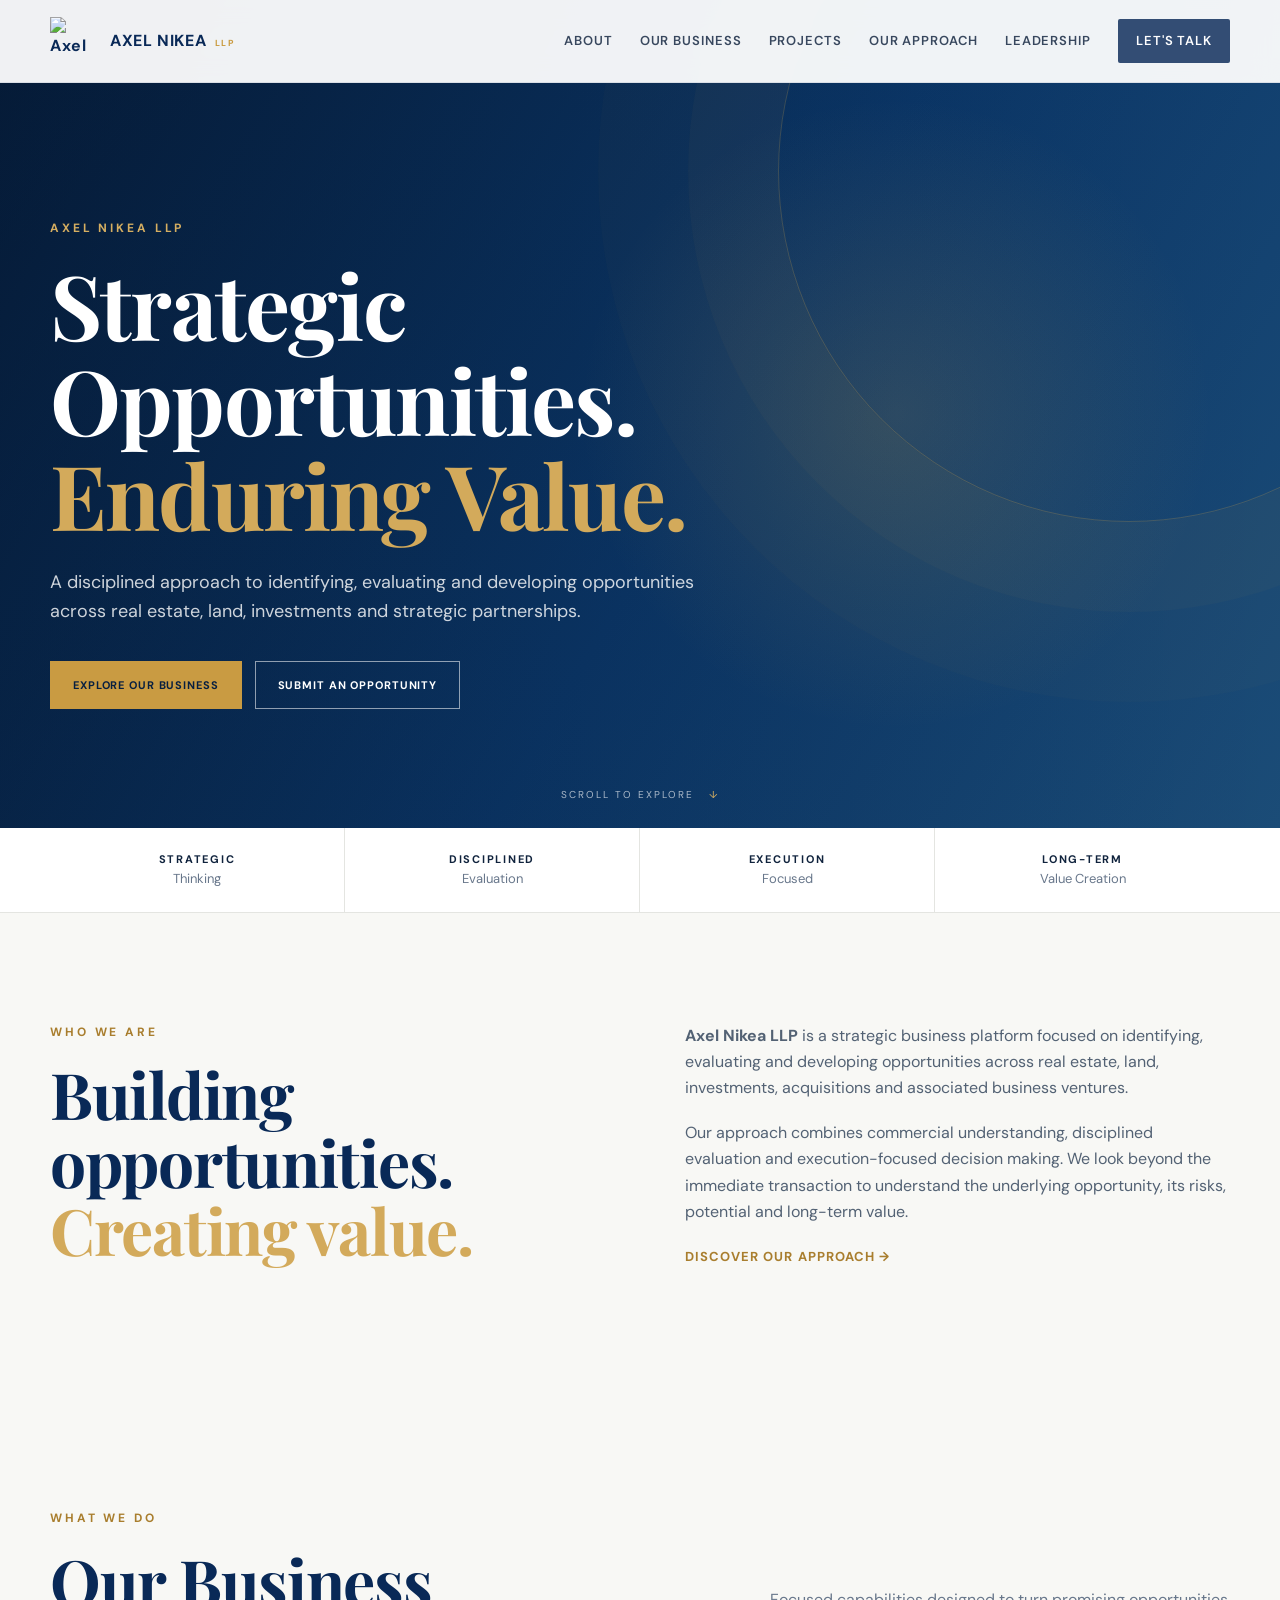
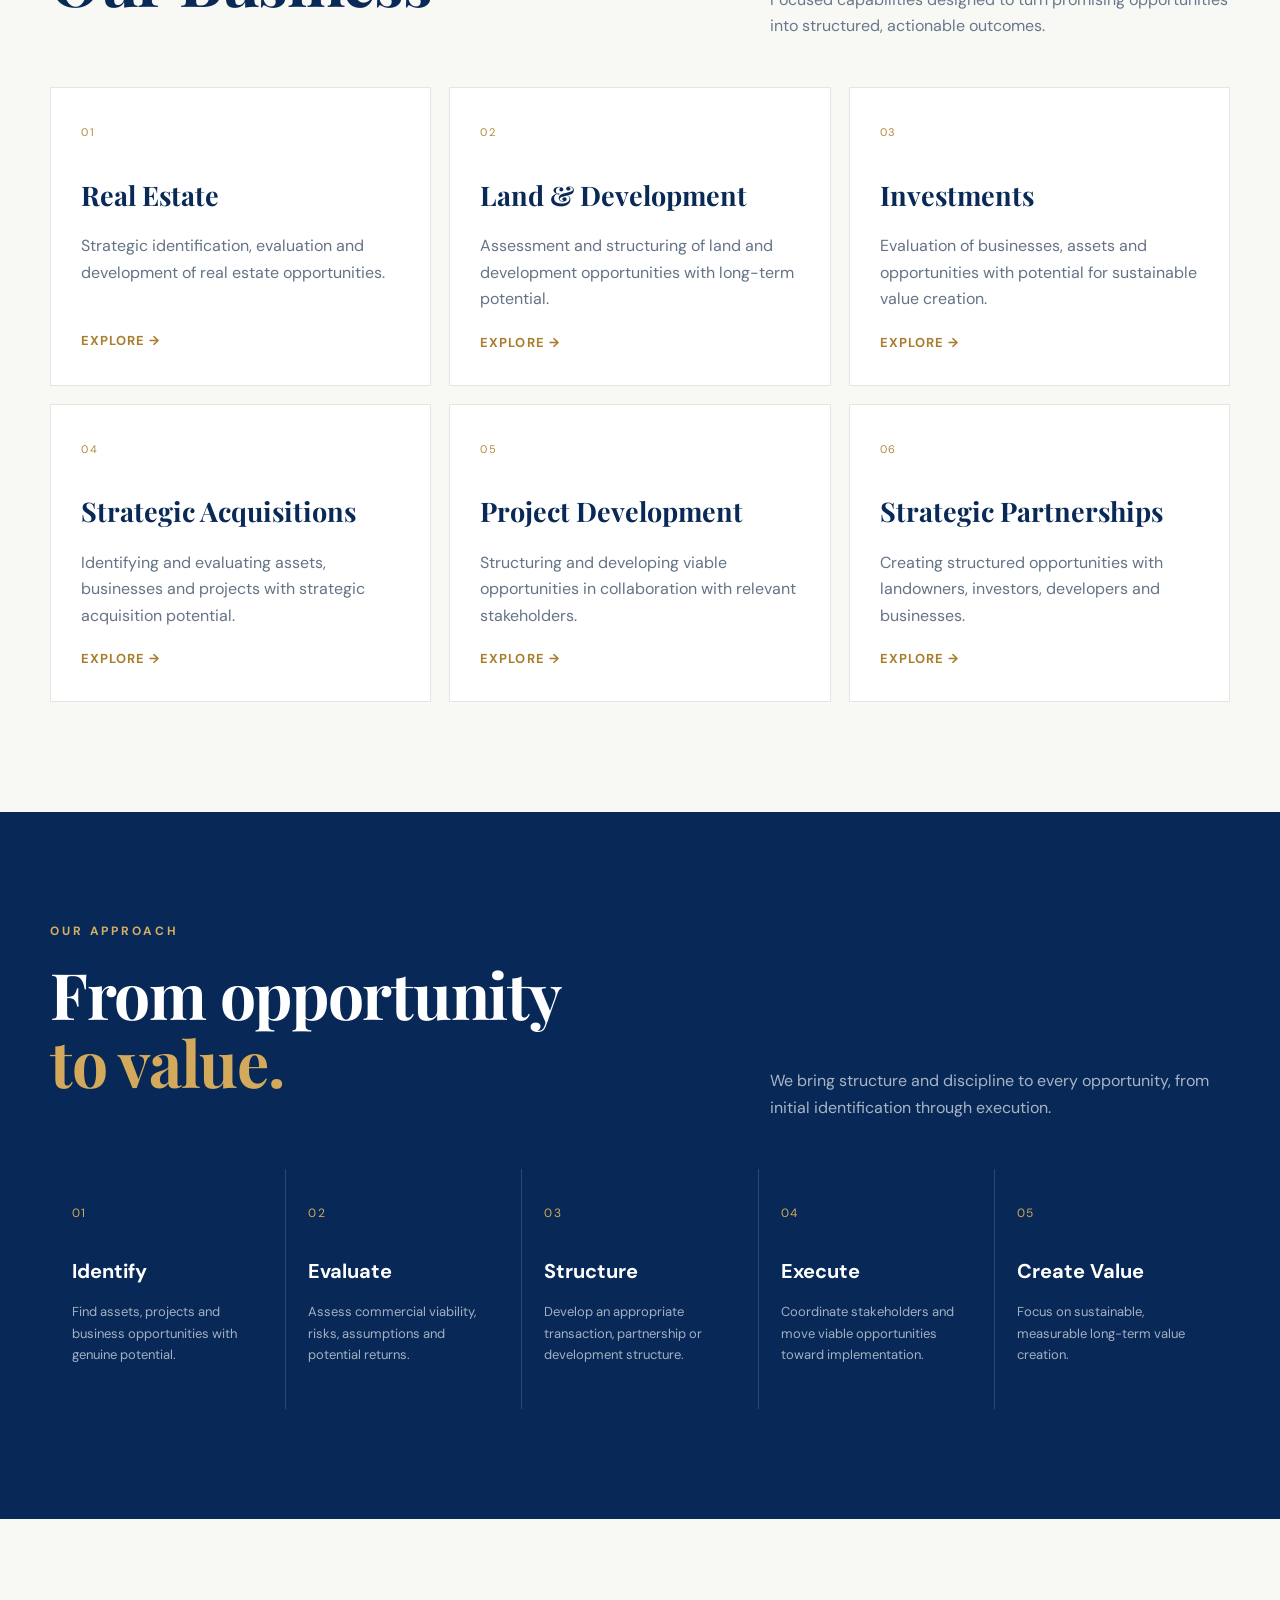
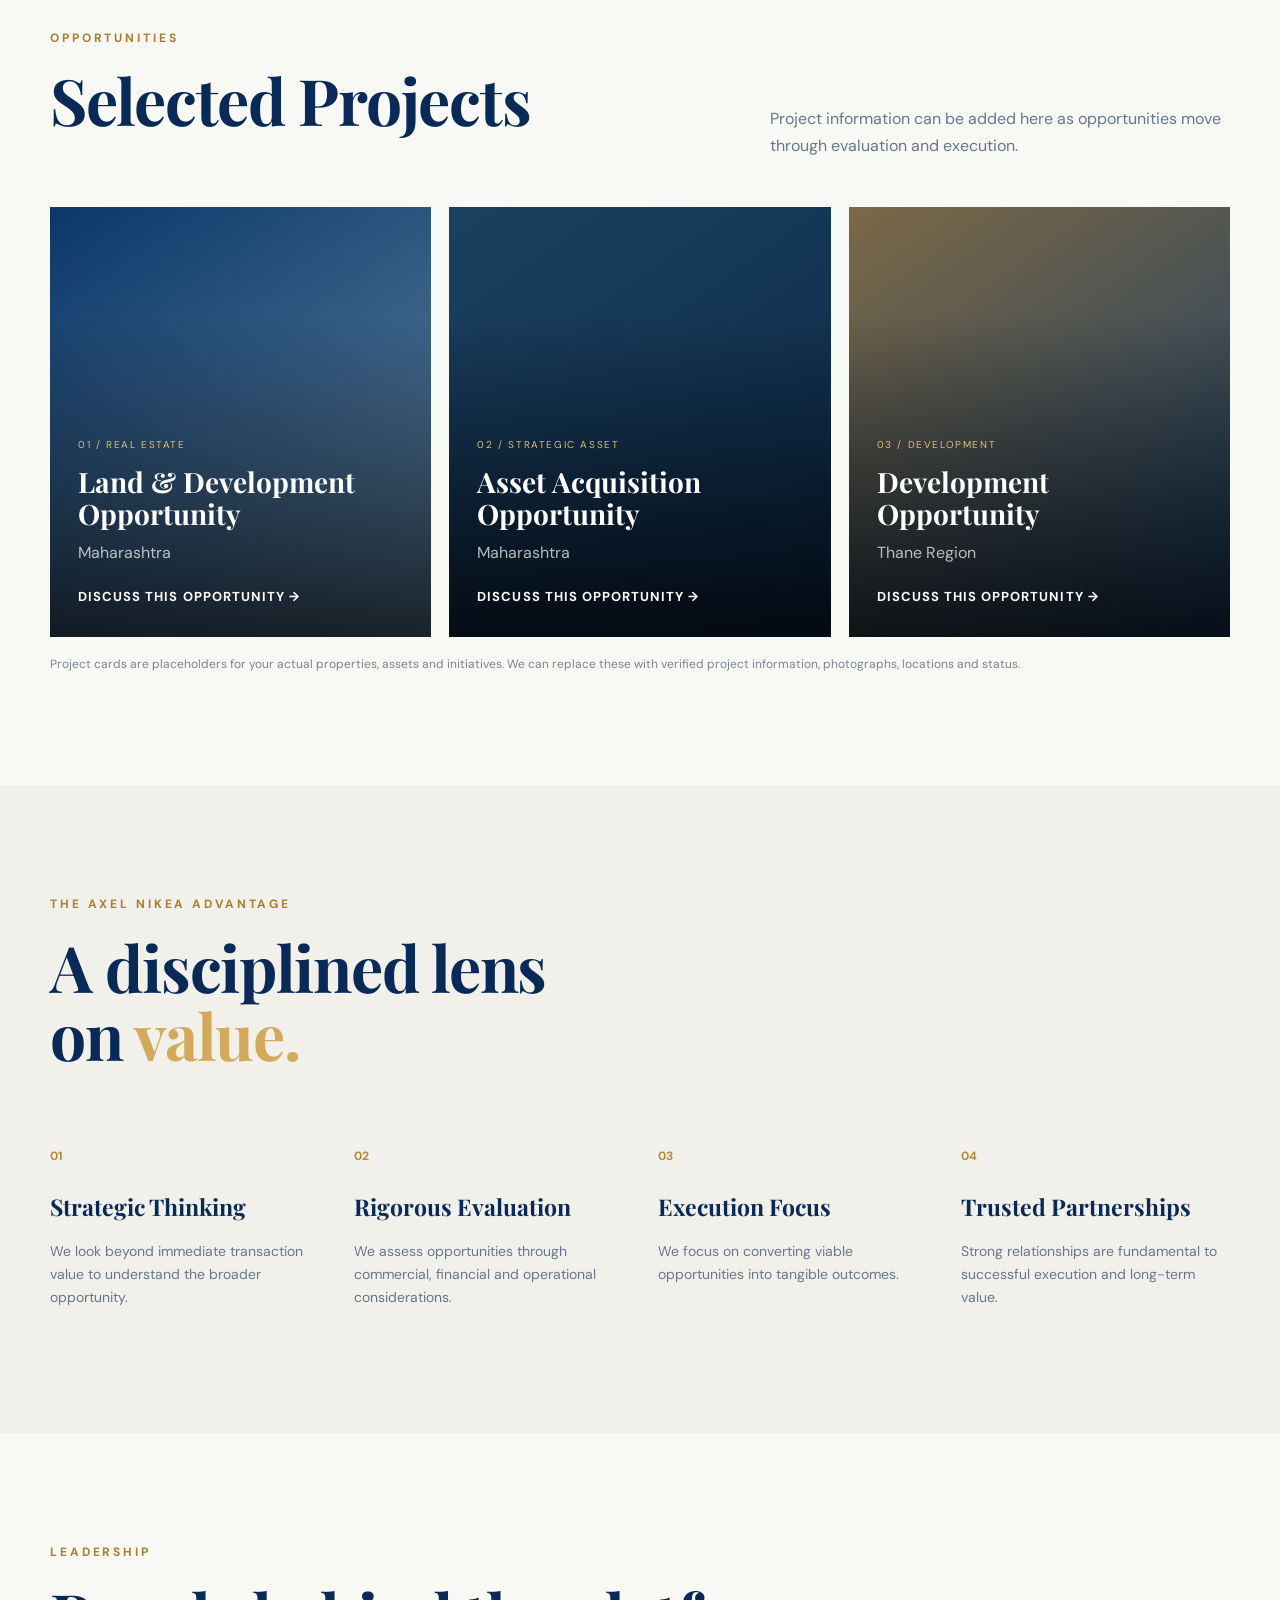
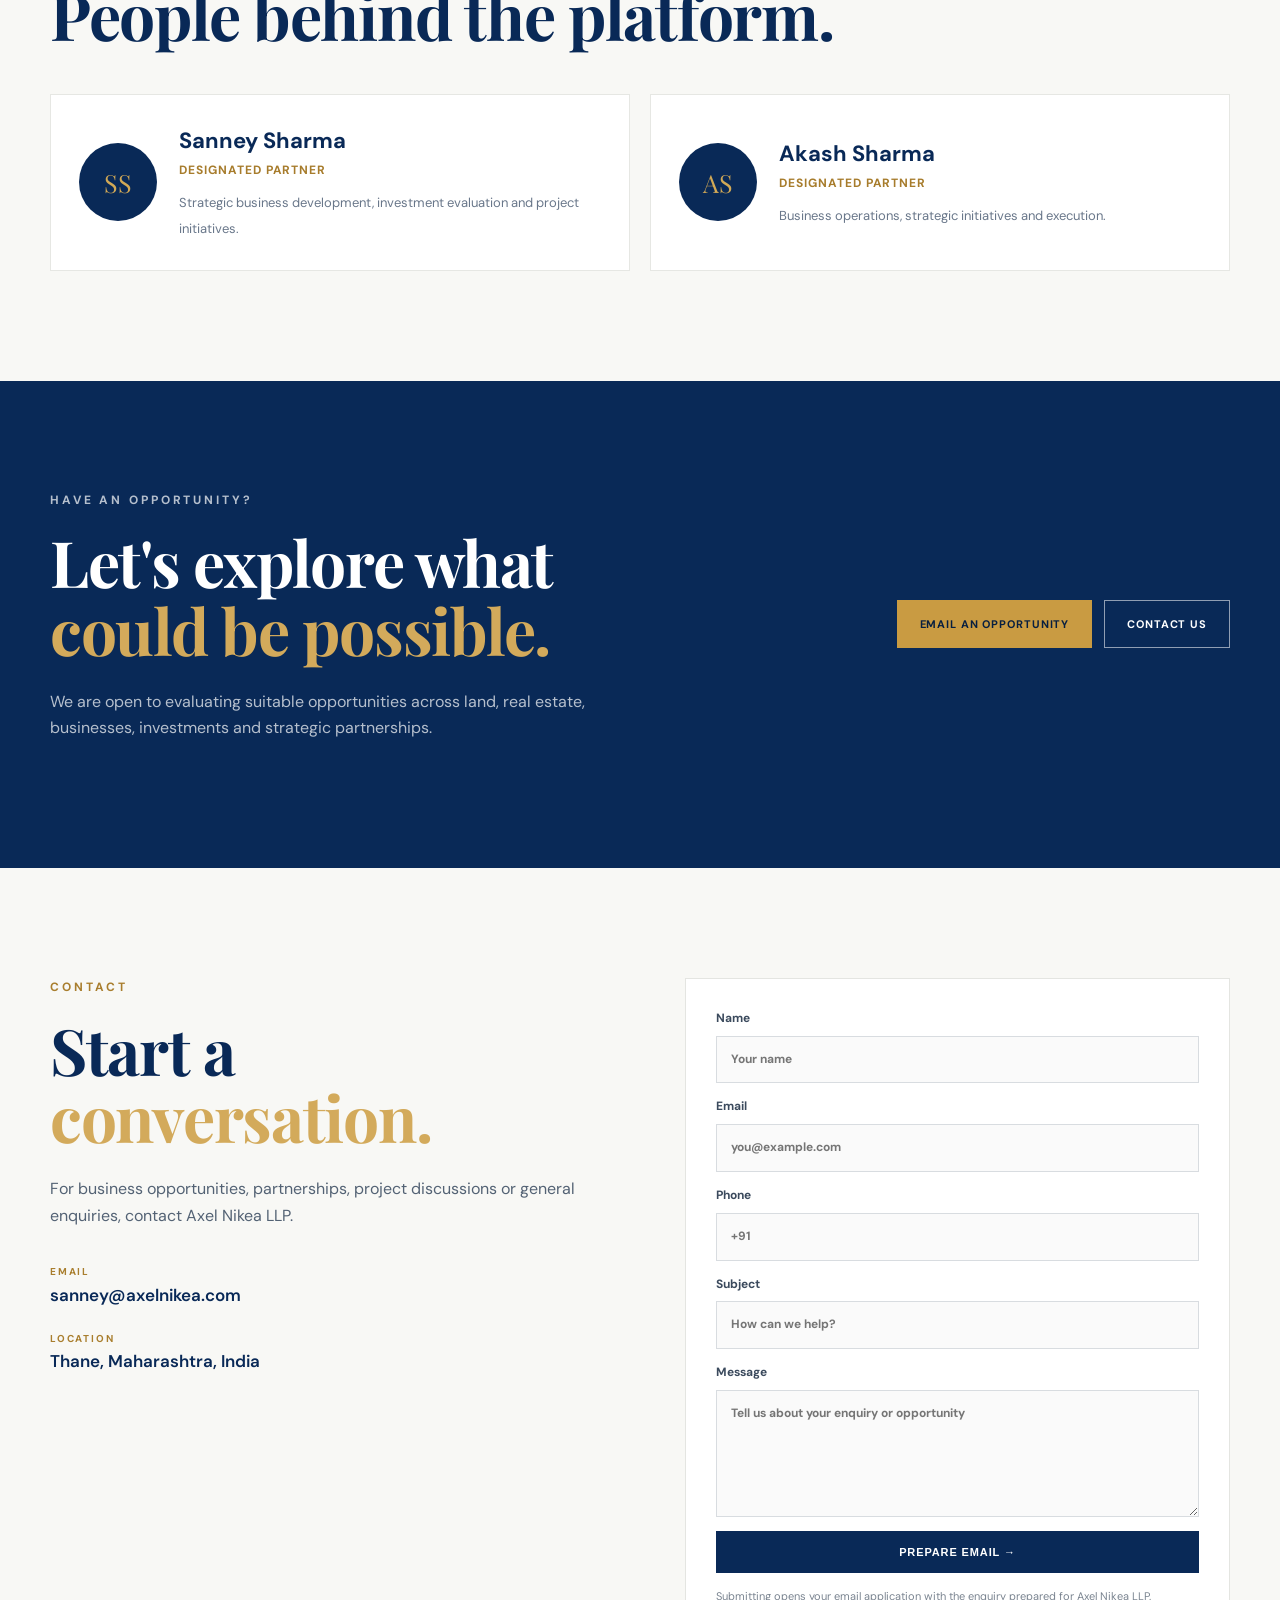
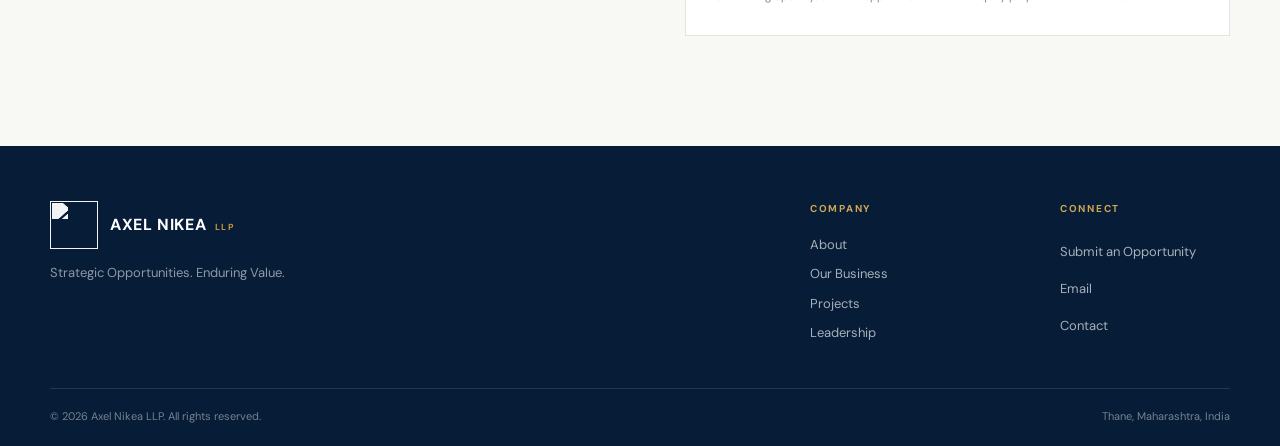
==== index.html @ 2a0b0af3 "Add files via upload index.html styles.css script.js README.txt assets" ====
<!DOCTYPE html>
<html lang="en">
<head>
  <meta charset="UTF-8">
  <meta name="viewport" content="width=device-width, initial-scale=1.0">
  <meta name="description" content="Axel Nikea LLP — strategic opportunities across real estate, land, investments, acquisitions, project development and partnerships.">
  <meta name="theme-color" content="#082957">
  <title>Axel Nikea LLP | Strategic Opportunities. Enduring Value.</title>
  <link rel="icon" type="image/png" href="assets/axel-nikea-logo.png">
  <link rel="preconnect" href="https://fonts.googleapis.com">
  <link rel="preconnect" href="https://fonts.gstatic.com" crossorigin>
  <link href="https://fonts.googleapis.com/css2?family=DM+Sans:wght@400;500;600;700&family=Playfair+Display:wght@600;700&display=swap" rel="stylesheet">
  <link rel="stylesheet" href="styles.css">
</head>
<body>
<header class="site-header" id="top">
  <div class="container nav-wrap">
    <a class="brand" href="#home" aria-label="Axel Nikea LLP home">
      <img src="assets/axel-nikea-logo.png" alt="Axel Nikea LLP logo">
      <span>AXEL NIKEA <small>LLP</small></span>
    </a>
    <button class="menu-toggle" aria-label="Open menu" aria-expanded="false">☰</button>
    <nav class="nav" aria-label="Primary navigation">
      <a href="#about">About</a>
      <a href="#business">Our Business</a>
      <a href="#projects">Projects</a>
      <a href="#approach">Our Approach</a>
      <a href="#leadership">Leadership</a>
      <a href="#contact" class="nav-cta">Let's Talk</a>
    </nav>
  </div>
</header>

<main>
<section class="hero" id="home">
  <div class="hero-overlay"></div>
  <div class="container hero-content">
    <p class="eyebrow">AXEL NIKEA LLP</p>
    <h1>Strategic Opportunities.<br><em>Enduring Value.</em></h1>
    <p class="hero-copy">A disciplined approach to identifying, evaluating and developing opportunities across real estate, land, investments and strategic partnerships.</p>
    <div class="actions">
      <a class="btn btn-gold" href="#business">Explore Our Business</a>
      <a class="btn btn-outline-light" href="#opportunity">Submit an Opportunity</a>
    </div>
  </div>
  <div class="hero-scroll">SCROLL TO EXPLORE <span>↓</span></div>
</section>

<section class="trust-strip">
  <div class="container trust-grid">
    <div><strong>STRATEGIC</strong><span>Thinking</span></div>
    <div><strong>DISCIPLINED</strong><span>Evaluation</span></div>
    <div><strong>EXECUTION</strong><span>Focused</span></div>
    <div><strong>LONG-TERM</strong><span>Value Creation</span></div>
  </div>
</section>

<section class="section about" id="about">
  <div class="container two-col">
    <div>
      <p class="eyebrow dark">WHO WE ARE</p>
      <h2>Building opportunities.<br><em>Creating value.</em></h2>
    </div>
    <div class="prose">
      <p><strong>Axel Nikea LLP</strong> is a strategic business platform focused on identifying, evaluating and developing opportunities across real estate, land, investments, acquisitions and associated business ventures.</p>
      <p>Our approach combines commercial understanding, disciplined evaluation and execution-focused decision making. We look beyond the immediate transaction to understand the underlying opportunity, its risks, potential and long-term value.</p>
      <a class="text-link" href="#approach">Discover our approach <span>→</span></a>
    </div>
  </div>
</section>

<section class="section business" id="business">
  <div class="container">
    <div class="section-head">
      <div><p class="eyebrow dark">WHAT WE DO</p><h2>Our Business</h2></div>
      <p>Focused capabilities designed to turn promising opportunities into structured, actionable outcomes.</p>
    </div>
    <div class="cards">
      <article class="card"><span class="num">01</span><h3>Real Estate</h3><p>Strategic identification, evaluation and development of real estate opportunities.</p><a href="#opportunity">Explore <span>→</span></a></article>
      <article class="card"><span class="num">02</span><h3>Land & Development</h3><p>Assessment and structuring of land and development opportunities with long-term potential.</p><a href="#opportunity">Explore <span>→</span></a></article>
      <article class="card"><span class="num">03</span><h3>Investments</h3><p>Evaluation of businesses, assets and opportunities with potential for sustainable value creation.</p><a href="#opportunity">Explore <span>→</span></a></article>
      <article class="card"><span class="num">04</span><h3>Strategic Acquisitions</h3><p>Identifying and evaluating assets, businesses and projects with strategic acquisition potential.</p><a href="#opportunity">Explore <span>→</span></a></article>
      <article class="card"><span class="num">05</span><h3>Project Development</h3><p>Structuring and developing viable opportunities in collaboration with relevant stakeholders.</p><a href="#opportunity">Explore <span>→</span></a></article>
      <article class="card"><span class="num">06</span><h3>Strategic Partnerships</h3><p>Creating structured opportunities with landowners, investors, developers and businesses.</p><a href="#opportunity">Explore <span>→</span></a></article>
    </div>
  </div>
</section>

<section class="section dark-section" id="approach">
  <div class="container">
    <div class="section-head light">
      <div><p class="eyebrow">OUR APPROACH</p><h2>From opportunity<br><em>to value.</em></h2></div>
      <p>We bring structure and discipline to every opportunity, from initial identification through execution.</p>
    </div>
    <div class="process">
      <div><span>01</span><h3>Identify</h3><p>Find assets, projects and business opportunities with genuine potential.</p></div>
      <div><span>02</span><h3>Evaluate</h3><p>Assess commercial viability, risks, assumptions and potential returns.</p></div>
      <div><span>03</span><h3>Structure</h3><p>Develop an appropriate transaction, partnership or development structure.</p></div>
      <div><span>04</span><h3>Execute</h3><p>Coordinate stakeholders and move viable opportunities toward implementation.</p></div>
      <div><span>05</span><h3>Create Value</h3><p>Focus on sustainable, measurable long-term value creation.</p></div>
    </div>
  </div>
</section>

<section class="section projects" id="projects">
  <div class="container">
    <div class="section-head">
      <div><p class="eyebrow dark">OPPORTUNITIES</p><h2>Selected Projects</h2></div>
      <p>Project information can be added here as opportunities move through evaluation and execution.</p>
    </div>
    <div class="project-grid">
      <article class="project-card project-one"><div class="project-content"><span>01 / REAL ESTATE</span><h3>Land & Development Opportunity</h3><p>Maharashtra</p><a href="#opportunity">Discuss this opportunity →</a></div></article>
      <article class="project-card project-two"><div class="project-content"><span>02 / STRATEGIC ASSET</span><h3>Asset Acquisition Opportunity</h3><p>Maharashtra</p><a href="#opportunity">Discuss this opportunity →</a></div></article>
      <article class="project-card project-three"><div class="project-content"><span>03 / DEVELOPMENT</span><h3>Development Opportunity</h3><p>Thane Region</p><a href="#opportunity">Discuss this opportunity →</a></div></article>
    </div>
    <p class="project-note">Project cards are placeholders for your actual properties, assets and initiatives. We can replace these with verified project information, photographs, locations and status.</p>
  </div>
</section>

<section class="section advantage">
  <div class="container">
    <div class="section-head">
      <div><p class="eyebrow dark">THE AXEL NIKEA ADVANTAGE</p><h2>A disciplined lens<br>on <em>value.</em></h2></div>
    </div>
    <div class="adv-grid">
      <div><b>01</b><h3>Strategic Thinking</h3><p>We look beyond immediate transaction value to understand the broader opportunity.</p></div>
      <div><b>02</b><h3>Rigorous Evaluation</h3><p>We assess opportunities through commercial, financial and operational considerations.</p></div>
      <div><b>03</b><h3>Execution Focus</h3><p>We focus on converting viable opportunities into tangible outcomes.</p></div>
      <div><b>04</b><h3>Trusted Partnerships</h3><p>Strong relationships are fundamental to successful execution and long-term value.</p></div>
    </div>
  </div>
</section>

<section class="section leadership" id="leadership">
  <div class="container">
    <p class="eyebrow dark">LEADERSHIP</p>
    <h2>People behind the platform.</h2>
    <div class="leaders">
      <div class="leader"><div class="leader-avatar">SS</div><div><h3>Sanney Sharma</h3><p>Designated Partner</p><span>Strategic business development, investment evaluation and project initiatives.</span></div></div>
      <div class="leader"><div class="leader-avatar">AS</div><div><h3>Akash Sharma</h3><p>Designated Partner</p><span>Business operations, strategic initiatives and execution.</span></div></div>
    </div>
  </div>
</section>

<section class="section opportunity" id="opportunity">
  <div class="container opportunity-box">
    <div>
      <p class="eyebrow">HAVE AN OPPORTUNITY?</p>
      <h2>Let's explore what<br><em>could be possible.</em></h2>
      <p>We are open to evaluating suitable opportunities across land, real estate, businesses, investments and strategic partnerships.</p>
    </div>
    <div class="opportunity-actions">
      <a class="btn btn-gold" href="mailto:sanney@axelnikea.com?subject=Opportunity%20for%20Axel%20Nikea%20LLP">Email an Opportunity</a>
      <a class="btn btn-outline-light" href="#contact">Contact Us</a>
    </div>
  </div>
</section>

<section class="section contact" id="contact">
  <div class="container two-col contact-grid">
    <div>
      <p class="eyebrow dark">CONTACT</p>
      <h2>Start a<br><em>conversation.</em></h2>
      <p class="prose">For business opportunities, partnerships, project discussions or general enquiries, contact Axel Nikea LLP.</p>
      <div class="contact-details">
        <div><small>EMAIL</small><a href="mailto:sanney@axelnikea.com">sanney@axelnikea.com</a></div>
        <div><small>LOCATION</small><span>Thane, Maharashtra, India</span></div>
      </div>
    </div>
    <form class="contact-form" id="contactForm">
      <label>Name<input name="name" required placeholder="Your name"></label>
      <label>Email<input name="email" type="email" required placeholder="you@example.com"></label>
      <label>Phone<input name="phone" placeholder="+91"></label>
      <label>Subject<input name="subject" placeholder="How can we help?"></label>
      <label>Message<textarea name="message" rows="5" required placeholder="Tell us about your enquiry or opportunity"></textarea></label>
      <button class="btn btn-navy" type="submit">Prepare Email →</button>
      <p class="form-note">Submitting opens your email application with the enquiry prepared for Axel Nikea LLP.</p>
    </form>
  </div>
</section>
</main>

<footer class="footer">
  <div class="container footer-top">
    <div><a class="brand footer-brand" href="#top"><img src="assets/axel-nikea-logo.png" alt=""><span>AXEL NIKEA <small>LLP</small></span></a><p>Strategic Opportunities. Enduring Value.</p></div>
    <div class="footer-links"><div><b>COMPANY</b><a href="#about">About</a><a href="#business">Our Business</a><a href="#projects">Projects</a><a href="#leadership">Leadership</a></div><div><b>CONNECT</b><a href="#opportunity">Submit an Opportunity</a><a href="mailto:sanney@axelnikea.com">Email</a><a href="#contact">Contact</a></div></div>
  </div>
  <div class="container footer-bottom"><span>© <span id="year"></span> Axel Nikea LLP. All rights reserved.</span><span>Thane, Maharashtra, India</span></div>
</footer>
<script src="script.js"></script>
</body>
</html>
---- styles.css ----
*{box-sizing:border-box}html{scroll-behavior:smooth}body{margin:0;font-family:"DM Sans",Arial,sans-serif;color:#10233d;background:#f8f8f5;line-height:1.65}a{color:inherit;text-decoration:none}.container{width:min(1180px,calc(100% - 48px));margin:auto}.site-header{position:fixed;top:0;left:0;width:100%;z-index:20;background:rgba(255,255,255,.94);backdrop-filter:blur(12px);border-bottom:1px solid rgba(8,41,87,.09)}.nav-wrap{height:82px;display:flex;align-items:center;justify-content:space-between}.brand{display:flex;align-items:center;gap:12px;font-weight:700;letter-spacing:.04em;color:#092957}.brand img{width:48px;height:48px;object-fit:contain}.brand small{font-size:.55em;letter-spacing:.16em;margin-left:4px;color:#c99a3d}.nav{display:flex;align-items:center;gap:27px;font-size:13px;font-weight:600;text-transform:uppercase;letter-spacing:.07em}.nav a{opacity:.82}.nav a:hover{opacity:1;color:#b18432}.nav-cta{padding:11px 18px;background:#092957!important;color:#fff!important;border-radius:2px}.menu-toggle{display:none;border:0;background:none;font-size:28px;color:#092957}.hero{min-height:92vh;position:relative;display:flex;align-items:center;color:#fff;background:linear-gradient(120deg,#061d3b 0%,#0b3769 55%,#1b4c77 100%);overflow:hidden}.hero:after{content:"";position:absolute;width:700px;height:700px;right:-200px;top:-180px;border:1px solid rgba(202,161,74,.25);border-radius:50%;box-shadow:0 0 0 90px rgba(202,161,74,.03),0 0 0 180px rgba(202,161,74,.02)}.hero-overlay{position:absolute;inset:0;background:radial-gradient(circle at 70% 50%,rgba(203,163,77,.16),transparent 32%),linear-gradient(90deg,rgba(3,18,39,.25),transparent)}.hero-content{position:relative;z-index:2;padding-top:100px}.eyebrow{font-size:12px;letter-spacing:.24em;font-weight:700;color:#d5ae61;margin:0 0 18px}.eyebrow.dark{color:#a97e2e}.hero h1,h2{font-family:"Playfair Display",Georgia,serif;font-weight:700;line-height:1.06;letter-spacing:-.02em}.hero h1{font-size:clamp(48px,7vw,92px);max-width:950px;margin:0}.hero h1 em,h2 em{font-style:normal;color:#d3aa5b}.hero-copy{max-width:660px;font-size:18px;color:rgba(255,255,255,.8);margin:26px 0 34px}.actions{display:flex;gap:13px;flex-wrap:wrap}.btn{display:inline-flex;align-items:center;justify-content:center;padding:14px 22px;border:1px solid transparent;font-weight:700;text-transform:uppercase;letter-spacing:.08em;font-size:11px;cursor:pointer;transition:.25s}.btn-gold{background:#c99b42;color:#071f40}.btn-gold:hover{background:#e0bb73;transform:translateY(-2px)}.btn-outline-light{border-color:rgba(255,255,255,.55);color:#fff}.btn-outline-light:hover{background:#fff;color:#092957}.btn-navy{background:#092957;color:#fff}.btn-navy:hover{background:#153e6d}.hero-scroll{position:absolute;bottom:25px;left:50%;transform:translateX(-50%);font-size:10px;letter-spacing:.2em;color:rgba(255,255,255,.65);z-index:2}.hero-scroll span{margin-left:10px;color:#d5ae61}.trust-strip{background:#fff;border-bottom:1px solid #e4e5e1}.trust-grid{display:grid;grid-template-columns:repeat(4,1fr)}.trust-grid div{padding:22px 10px;text-align:center;border-right:1px solid #e4e5e1}.trust-grid div:last-child{border-right:0}.trust-grid strong,.trust-grid span{display:block}.trust-grid strong{font-size:11px;letter-spacing:.16em}.trust-grid span{font-size:13px;color:#68778b}.section{padding:110px 0}.two-col{display:grid;grid-template-columns:1fr 1fr;gap:90px;align-items:start}h2{font-size:clamp(40px,5vw,64px);margin:0 0 25px;color:#092957}.prose{font-size:16px;color:#536274}.prose p{margin:0 0 18px}.text-link,.card a,.project-card a{font-weight:700;color:#a97e2e;font-size:13px;text-transform:uppercase;letter-spacing:.08em}.section-head{display:flex;justify-content:space-between;gap:50px;align-items:end;margin-bottom:48px}.section-head>p{max-width:460px;color:#68778b;margin:0}.cards{display:grid;grid-template-columns:repeat(3,1fr);gap:18px}.card{background:#fff;border:1px solid #e6e7e3;padding:30px;min-height:270px;transition:.25s}.card:hover{transform:translateY(-5px);box-shadow:0 18px 45px rgba(12,38,69,.08)}.card .num{font-size:11px;color:#b3883d;letter-spacing:.15em}.card h3{font-family:"Playfair Display",serif;font-size:27px;margin:28px 0 10px;color:#092957}.card p{color:#657386;min-height:78px}.dark-section{background:#082957;color:#fff}.dark-section h2{color:#fff}.section-head.light>p{color:rgba(255,255,255,.65)}.process{display:grid;grid-template-columns:repeat(5,1fr);gap:1px;background:rgba(255,255,255,.15)}.process>div{padding:30px 22px;background:#082957}.process span{color:#d2a956;font-size:12px;letter-spacing:.12em}.process h3{font-size:20px;margin:30px 0 8px}.process p{color:rgba(255,255,255,.63);font-size:13px}.project-grid{display:grid;grid-template-columns:repeat(3,1fr);gap:18px}.project-card{min-height:430px;position:relative;overflow:hidden;background:#123a66}.project-one{background:linear-gradient(145deg,#0b3769,#6286a3)}.project-two{background:linear-gradient(145deg,#1b4160,#0b2746)}.project-three{background:linear-gradient(145deg,#7c6947,#163a61)}.project-card:before{content:"";position:absolute;inset:0;background:linear-gradient(transparent 25%,rgba(0,0,0,.75))}.project-content{position:absolute;left:28px;right:28px;bottom:28px;color:#fff}.project-content span{font-size:10px;letter-spacing:.16em;color:#e0bd77}.project-content h3{font-family:"Playfair Display",serif;font-size:28px;line-height:1.15;margin:10px 0}.project-content p{margin:0 0 16px;color:rgba(255,255,255,.7)}.project-content a{color:#fff}.project-note{font-size:12px;color:#7a8490;margin:18px 0 0}.advantage{background:#f1f0ea}.adv-grid{display:grid;grid-template-columns:repeat(4,1fr);gap:35px}.adv-grid b{color:#b58a3c;font-size:12px}.adv-grid h3{font-family:"Playfair Display",serif;font-size:23px;color:#092957;margin:20px 0 8px}.adv-grid p{font-size:14px;color:#68778b}.leaders{display:grid;grid-template-columns:1fr 1fr;gap:20px;margin-top:45px}.leader{background:#fff;border:1px solid #e6e7e3;padding:28px;display:flex;gap:22px;align-items:center}.leader-avatar{width:78px;height:78px;flex:0 0 78px;border-radius:50%;background:#092957;color:#d2a956;display:grid;place-items:center;font-family:"Playfair Display",serif;font-size:25px}.leader h3{margin:0;color:#092957;font-size:22px}.leader p{margin:2px 0 8px;color:#a77c2c;font-weight:700;font-size:12px;text-transform:uppercase;letter-spacing:.08em}.leader span{font-size:13px;color:#69778a}.opportunity{background:#092957;color:#fff}.opportunity-box{display:flex;justify-content:space-between;align-items:center;gap:60px}.opportunity h2{color:#fff}.opportunity p{max-width:620px;color:rgba(255,255,255,.7)}.opportunity-actions{display:flex;gap:12px;flex-wrap:wrap;min-width:300px;justify-content:flex-end}.contact-grid{align-items:start}.contact-details{margin-top:35px;display:grid;gap:22px}.contact-details small{display:block;color:#a97e2e;font-size:10px;letter-spacing:.18em;font-weight:700}.contact-details a,.contact-details span{font-size:17px;color:#092957;font-weight:600}.contact-form{display:grid;gap:14px;background:#fff;border:1px solid #e4e5e1;padding:30px}.contact-form label{font-size:12px;font-weight:700;color:#3b4a5d}.contact-form input,.contact-form textarea{display:block;width:100%;margin-top:7px;border:1px solid #d8dce0;background:#fafafa;padding:13px 14px;font:inherit;color:#092957;outline:none}.contact-form input:focus,.contact-form textarea:focus{border-color:#b68a3c}.form-note{font-size:11px;color:#7a8490;margin:0}.footer{background:#061c37;color:#fff;padding:55px 0 20px}.footer-top{display:flex;justify-content:space-between;gap:50px;padding-bottom:45px}.footer-brand{color:#fff}.footer-brand img{filter:brightness(0) invert(1);opacity:.95}.footer-top>div>p{color:rgba(255,255,255,.55);font-size:13px}.footer-links{display:flex;gap:80px}.footer-links div{display:grid;gap:8px;min-width:170px}.footer-links b{font-size:10px;letter-spacing:.17em;color:#d0a755;margin-bottom:8px}.footer-links a{font-size:13px;color:rgba(255,255,255,.65)}.footer-links a:hover{color:#fff}.footer-bottom{border-top:1px solid rgba(255,255,255,.12);padding-top:18px;display:flex;justify-content:space-between;color:rgba(255,255,255,.45);font-size:11px}@media(max-width:900px){.nav{gap:14px}.nav a{font-size:11px}.cards,.project-grid{grid-template-columns:repeat(2,1fr)}.process{grid-template-columns:1fr}.adv-grid{grid-template-columns:repeat(2,1fr)}.two-col{gap:45px}.opportunity-box{display:block}.opportunity-actions{justify-content:flex-start;margin-top:25px}}@media(max-width:700px){.container{width:min(100% - 32px,1180px)}.nav-wrap{height:70px}.brand span{font-size:14px}.brand img{width:42px;height:42px}.menu-toggle{display:block}.nav{display:none;position:absolute;top:70px;left:0;right:0;background:#fff;padding:18px 20px;box-shadow:0 15px 25px rgba(0,0,0,.08);flex-direction:column;align-items:stretch}.nav.open{display:flex}.nav a{padding:10px 0}.nav-cta{text-align:center}.hero{min-height:780px}.hero h1{font-size:49px}.hero-copy{font-size:16px}.trust-grid{grid-template-columns:repeat(2,1fr)}.trust-grid div{border-bottom:1px solid #e4e5e1}.section{padding:75px 0}.two-col,.leaders{grid-template-columns:1fr}.section-head{display:block}.section-head>p{margin-top:18px}.cards,.project-grid{grid-template-columns:1fr}.project-card{min-height:380px}.adv-grid{grid-template-columns:1fr}.footer-top,.footer-bottom{display:block}.footer-links{margin-top:30px;gap:25px;flex-wrap:wrap}.footer-bottom span{display:block;margin-bottom:6px}.opportunity-actions{min-width:0}.hero-scroll{display:none}}
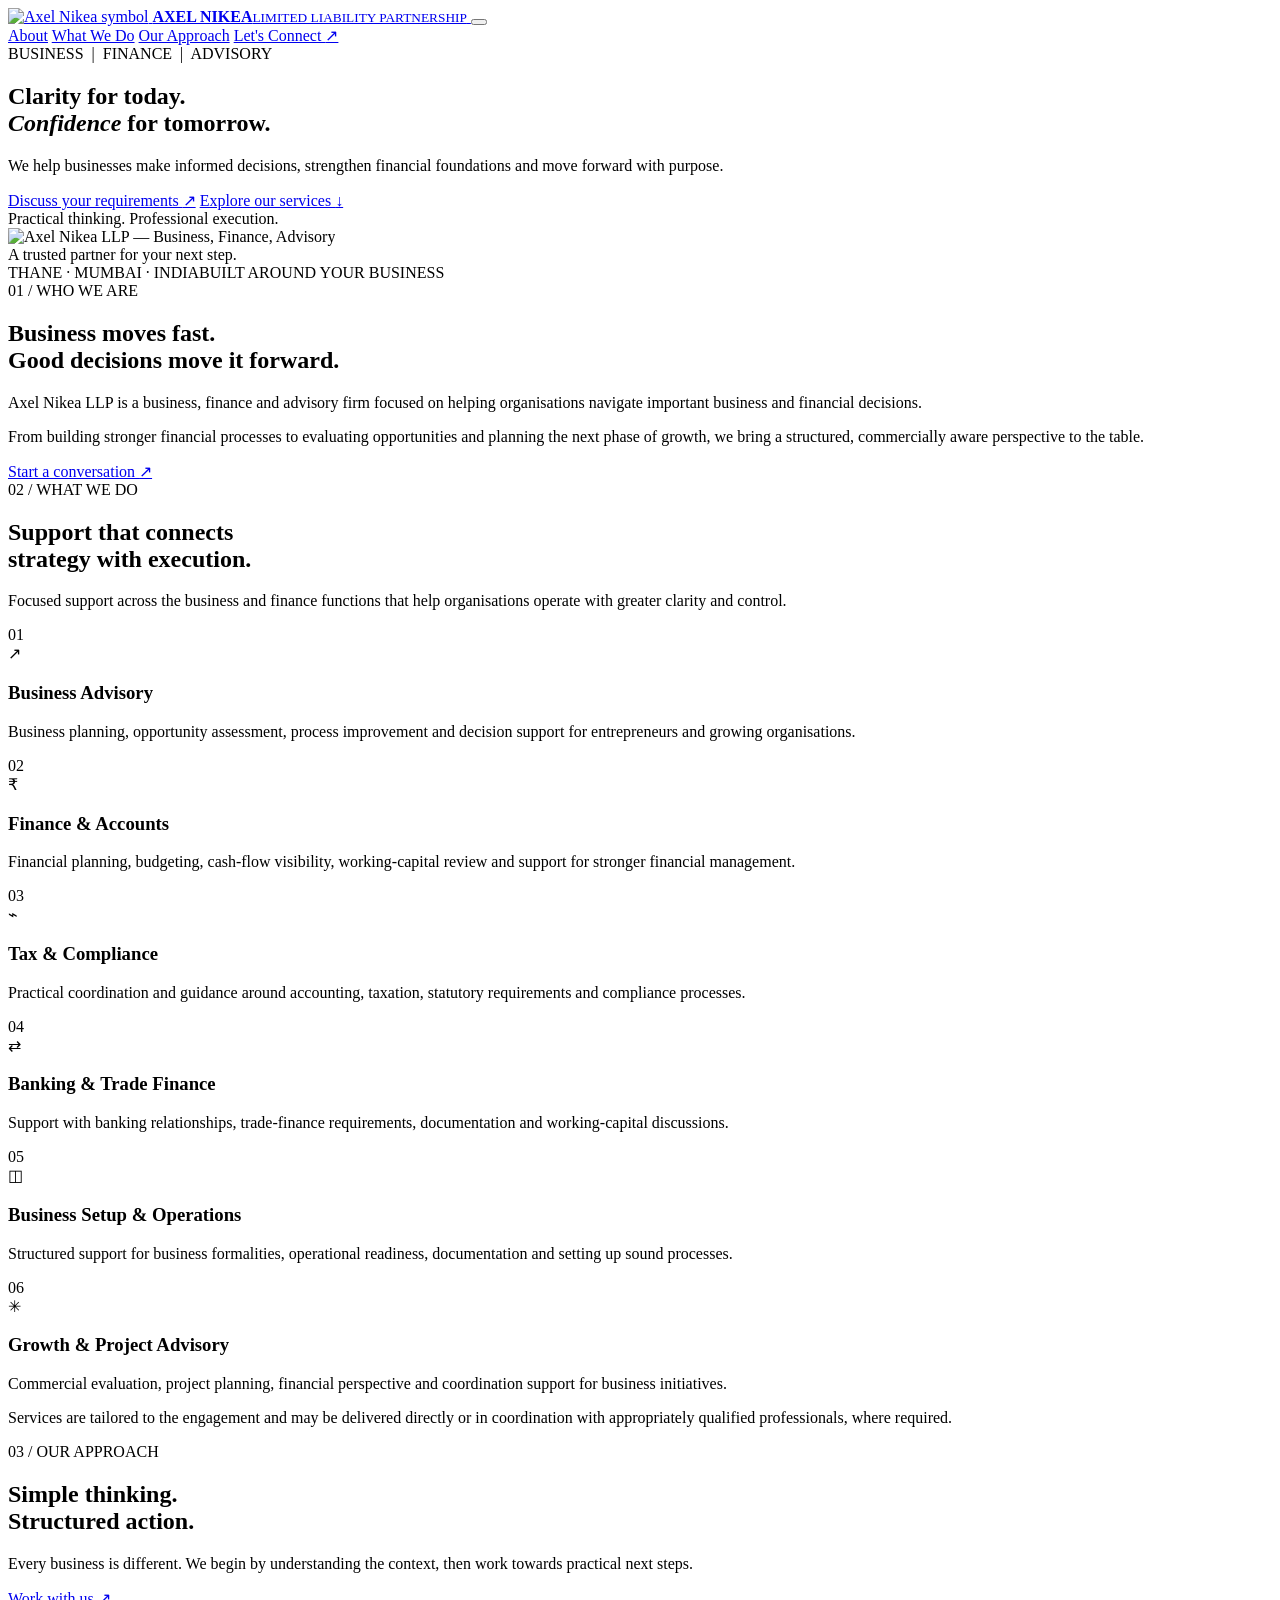
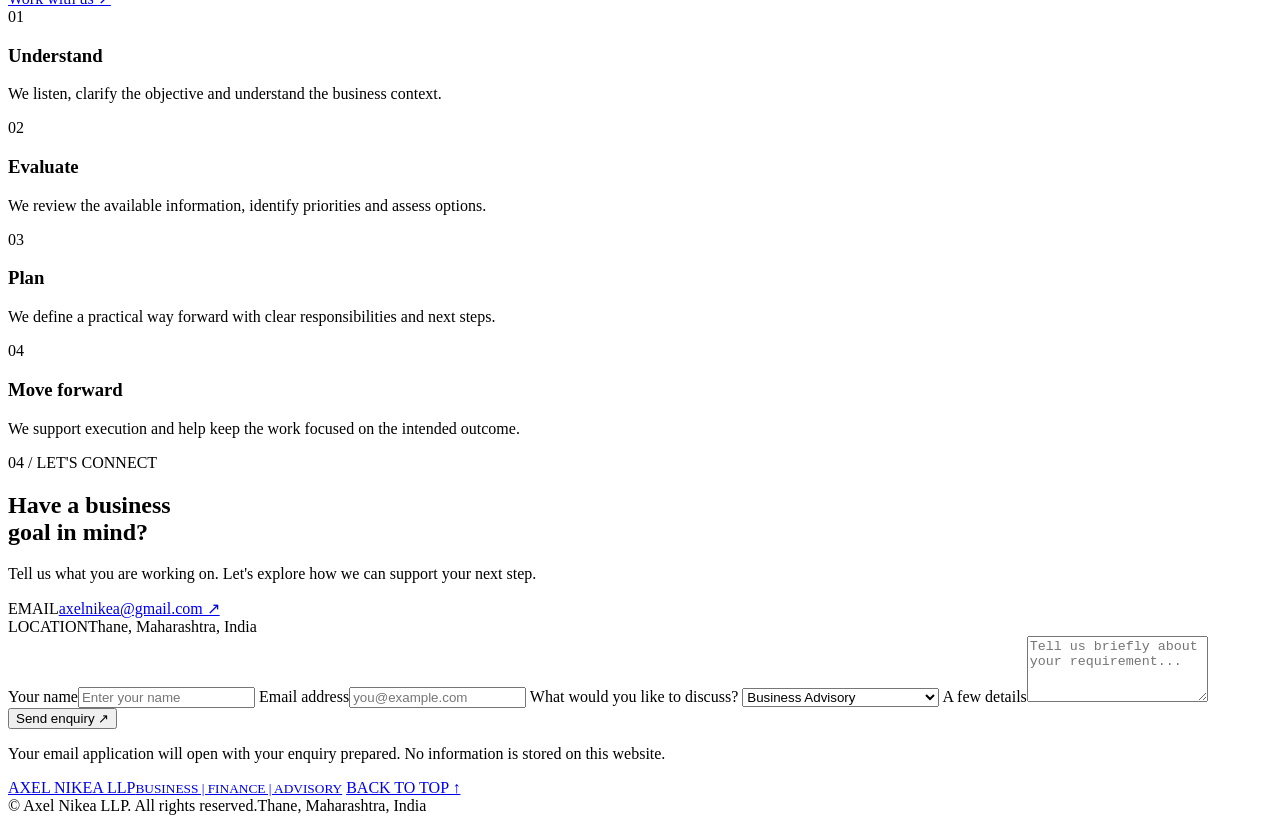
==== commit cf4fd1ae: "Add files via upload" ====
--- a/index.html
+++ b/index.html
@@ -1,192 +1,165 @@
-<!DOCTYPE html>
+<!doctype html>
 <html lang="en">
 <head>
-  <meta charset="UTF-8">
-  <meta name="viewport" content="width=device-width, initial-scale=1.0">
-  <meta name="description" content="Axel Nikea LLP — strategic opportunities across real estate, land, investments, acquisitions, project development and partnerships.">
-  <meta name="theme-color" content="#082957">
-  <title>Axel Nikea LLP | Strategic Opportunities. Enduring Value.</title>
-  <link rel="icon" type="image/png" href="assets/axel-nikea-logo.png">
+  <meta charset="utf-8">
+  <meta name="viewport" content="width=device-width, initial-scale=1">
+  <meta name="theme-color" content="#071d3c">
+  <meta name="description" content="Axel Nikea LLP — Business, Finance and Advisory. Practical support for businesses, entrepreneurs and growing organisations.">
+  <title>Axel Nikea LLP | Business • Finance • Advisory</title>
+  <link rel="icon" type="image/png" href="assets/favicon.png">
   <link rel="preconnect" href="https://fonts.googleapis.com">
   <link rel="preconnect" href="https://fonts.gstatic.com" crossorigin>
-  <link href="https://fonts.googleapis.com/css2?family=DM+Sans:wght@400;500;600;700&family=Playfair+Display:wght@600;700&display=swap" rel="stylesheet">
+  <link href="https://fonts.googleapis.com/css2?family=DM+Sans:wght@400;500;600;700&family=Manrope:wght@400;500;600;700;800&display=swap" rel="stylesheet">
   <link rel="stylesheet" href="styles.css">
 </head>
 <body>
-<header class="site-header" id="top">
-  <div class="container nav-wrap">
-    <a class="brand" href="#home" aria-label="Axel Nikea LLP home">
-      <img src="assets/axel-nikea-logo.png" alt="Axel Nikea LLP logo">
-      <span>AXEL NIKEA <small>LLP</small></span>
-    </a>
-    <button class="menu-toggle" aria-label="Open menu" aria-expanded="false">☰</button>
-    <nav class="nav" aria-label="Primary navigation">
-      <a href="#about">About</a>
-      <a href="#business">Our Business</a>
-      <a href="#projects">Projects</a>
-      <a href="#approach">Our Approach</a>
-      <a href="#leadership">Leadership</a>
-      <a href="#contact" class="nav-cta">Let's Talk</a>
-    </nav>
-  </div>
-</header>
+  <header class="site-header">
+    <div class="container nav-wrap">
+      <a class="brand" href="#home" aria-label="Axel Nikea LLP home">
+        <img src="assets/axel-nikea-icon.png" alt="Axel Nikea symbol">
+        <span><strong>AXEL NIKEA</strong><small>LIMITED LIABILITY PARTNERSHIP</small></span>
+      </a>
+      <button class="menu-toggle" aria-label="Open navigation" aria-expanded="false"><span></span><span></span><span></span></button>
+      <nav class="nav-links" aria-label="Main navigation">
+        <a href="#about">About</a>
+        <a href="#services">What We Do</a>
+        <a href="#approach">Our Approach</a>
+        <a href="#contact" class="nav-cta">Let's Connect <span>↗</span></a>
+      </nav>
+    </div>
+  </header>
 
-<main>
-<section class="hero" id="home">
-  <div class="hero-overlay"></div>
-  <div class="container hero-content">
-    <p class="eyebrow">AXEL NIKEA LLP</p>
-    <h1>Strategic Opportunities.<br><em>Enduring Value.</em></h1>
-    <p class="hero-copy">A disciplined approach to identifying, evaluating and developing opportunities across real estate, land, investments and strategic partnerships.</p>
-    <div class="actions">
-      <a class="btn btn-gold" href="#business">Explore Our Business</a>
-      <a class="btn btn-outline-light" href="#opportunity">Submit an Opportunity</a>
+  <main>
+    <section class="hero" id="home">
+      <div class="hero-glow"></div>
+      <div class="container hero-grid">
+        <div class="hero-copy">
+          <div class="eyebrow"><span></span> BUSINESS&nbsp; | &nbsp;FINANCE&nbsp; | &nbsp;ADVISORY</div>
+          <h1>Clarity for today.<br><em>Confidence</em> for tomorrow.</h1>
+          <p class="hero-lead">We help businesses make informed decisions, strengthen financial foundations and move forward with purpose.</p>
+          <div class="hero-actions">
+            <a class="btn btn-gold" href="#contact">Discuss your requirements <span>↗</span></a>
+            <a class="text-link" href="#services">Explore our services <span>↓</span></a>
+          </div>
+          <div class="hero-note"><span class="note-line"></span><span>Practical thinking. Professional execution.</span></div>
+        </div>
+        <div class="hero-brand-panel">
+          <div class="panel-ring"></div>
+          <img src="assets/axel-nikea-full-logo.png" alt="Axel Nikea LLP — Business, Finance, Advisory" class="hero-logo">
+          <div class="panel-caption">A trusted partner for your next step.</div>
+        </div>
+      </div>
+      <div class="hero-bottom container"><span>THANE · MUMBAI · INDIA</span><span>BUILT AROUND YOUR BUSINESS</span></div>
+    </section>
+
+    <section class="intro section-pad" id="about">
+      <div class="container intro-grid">
+        <div>
+          <div class="section-kicker">01 / WHO WE ARE</div>
+          <h2>Business moves fast.<br><span>Good decisions move it forward.</span></h2>
+        </div>
+        <div class="intro-text">
+          <p class="large-copy">Axel Nikea LLP is a business, finance and advisory firm focused on helping organisations navigate important business and financial decisions.</p>
+          <p>From building stronger financial processes to evaluating opportunities and planning the next phase of growth, we bring a structured, commercially aware perspective to the table.</p>
+          <a href="#contact" class="arrow-link">Start a conversation <span>↗</span></a>
+        </div>
+      </div>
+    </section>
+
+    <section class="services section-pad" id="services">
+      <div class="container">
+        <div class="section-heading">
+          <div><div class="section-kicker">02 / WHAT WE DO</div><h2>Support that connects<br><span>strategy with execution.</span></h2></div>
+          <p>Focused support across the business and finance functions that help organisations operate with greater clarity and control.</p>
+        </div>
+        <div class="service-grid">
+          <article class="service-card">
+            <div class="service-number">01</div><div class="service-icon">↗</div>
+            <h3>Business Advisory</h3>
+            <p>Business planning, opportunity assessment, process improvement and decision support for entrepreneurs and growing organisations.</p>
+            <span class="card-line"></span>
+          </article>
+          <article class="service-card">
+            <div class="service-number">02</div><div class="service-icon">₹</div>
+            <h3>Finance & Accounts</h3>
+            <p>Financial planning, budgeting, cash-flow visibility, working-capital review and support for stronger financial management.</p>
+            <span class="card-line"></span>
+          </article>
+          <article class="service-card">
+            <div class="service-number">03</div><div class="service-icon">⌁</div>
+            <h3>Tax & Compliance</h3>
+            <p>Practical coordination and guidance around accounting, taxation, statutory requirements and compliance processes.</p>
+            <span class="card-line"></span>
+          </article>
+          <article class="service-card">
+            <div class="service-number">04</div><div class="service-icon">⇄</div>
+            <h3>Banking & Trade Finance</h3>
+            <p>Support with banking relationships, trade-finance requirements, documentation and working-capital discussions.</p>
+            <span class="card-line"></span>
+          </article>
+          <article class="service-card">
+            <div class="service-number">05</div><div class="service-icon">◫</div>
+            <h3>Business Setup & Operations</h3>
+            <p>Structured support for business formalities, operational readiness, documentation and setting up sound processes.</p>
+            <span class="card-line"></span>
+          </article>
+          <article class="service-card featured-card">
+            <div class="service-number">06</div><div class="service-icon">✳</div>
+            <h3>Growth & Project Advisory</h3>
+            <p>Commercial evaluation, project planning, financial perspective and coordination support for business initiatives.</p>
+            <span class="card-line"></span>
+          </article>
+        </div>
+        <p class="disclaimer">Services are tailored to the engagement and may be delivered directly or in coordination with appropriately qualified professionals, where required.</p>
+      </div>
+    </section>
+
+    <section class="approach section-pad" id="approach">
+      <div class="container approach-grid">
+        <div class="approach-heading">
+          <div class="section-kicker">03 / OUR APPROACH</div>
+          <h2>Simple thinking.<br><span>Structured action.</span></h2>
+          <p>Every business is different. We begin by understanding the context, then work towards practical next steps.</p>
+          <a href="#contact" class="btn btn-outline">Work with us <span>↗</span></a>
+        </div>
+        <div class="steps">
+          <div class="step"><span>01</span><div><h3>Understand</h3><p>We listen, clarify the objective and understand the business context.</p></div></div>
+          <div class="step"><span>02</span><div><h3>Evaluate</h3><p>We review the available information, identify priorities and assess options.</p></div></div>
+          <div class="step"><span>03</span><div><h3>Plan</h3><p>We define a practical way forward with clear responsibilities and next steps.</p></div></div>
+          <div class="step"><span>04</span><div><h3>Move forward</h3><p>We support execution and help keep the work focused on the intended outcome.</p></div></div>
+        </div>
+      </div>
+    </section>
+
+    <section class="contact section-pad" id="contact">
+      <div class="container contact-grid">
+        <div>
+          <div class="section-kicker">04 / LET'S CONNECT</div>
+          <h2>Have a business<br><span>goal in mind?</span></h2>
+          <p class="contact-lead">Tell us what you are working on. Let's explore how we can support your next step.</p>
+          <div class="contact-detail"><span class="detail-label">EMAIL</span><a href="mailto:axelnikea@gmail.com">axelnikea@gmail.com ↗</a></div>
+          <div class="contact-detail"><span class="detail-label">LOCATION</span><span>Thane, Maharashtra, India</span></div>
+        </div>
+        <form class="contact-form" id="contactForm">
+          <label for="name">Your name</label><input id="name" name="name" type="text" placeholder="Enter your name" required>
+          <label for="email">Email address</label><input id="email" name="email" type="email" placeholder="you@example.com" required>
+          <label for="topic">What would you like to discuss?</label>
+          <select id="topic" name="topic"><option>Business Advisory</option><option>Finance & Accounts</option><option>Tax & Compliance</option><option>Banking & Trade Finance</option><option>Business Setup & Operations</option><option>Growth & Project Advisory</option><option>Other</option></select>
+          <label for="message">A few details</label><textarea id="message" name="message" rows="4" placeholder="Tell us briefly about your requirement..." required></textarea>
+          <button class="btn btn-gold submit-btn" type="submit">Send enquiry <span>↗</span></button>
+          <p class="form-note">Your email application will open with your enquiry prepared. No information is stored on this website.</p>
+        </form>
+      </div>
+    </section>
+  </main>
+
+  <footer class="site-footer">
+    <div class="container footer-top">
+      <a class="footer-brand" href="#home"><img src="assets/axel-nikea-icon.png" alt=""><span>AXEL NIKEA LLP<small>BUSINESS | FINANCE | ADVISORY</small></span></a>
+      <a href="#home" class="back-top">BACK TO TOP ↑</a>
     </div>
-  </div>
-  <div class="hero-scroll">SCROLL TO EXPLORE <span>↓</span></div>
-</section>
-
-<section class="trust-strip">
-  <div class="container trust-grid">
-    <div><strong>STRATEGIC</strong><span>Thinking</span></div>
-    <div><strong>DISCIPLINED</strong><span>Evaluation</span></div>
-    <div><strong>EXECUTION</strong><span>Focused</span></div>
-    <div><strong>LONG-TERM</strong><span>Value Creation</span></div>
-  </div>
-</section>
-
-<section class="section about" id="about">
-  <div class="container two-col">
-    <div>
-      <p class="eyebrow dark">WHO WE ARE</p>
-      <h2>Building opportunities.<br><em>Creating value.</em></h2>
-    </div>
-    <div class="prose">
-      <p><strong>Axel Nikea LLP</strong> is a strategic business platform focused on identifying, evaluating and developing opportunities across real estate, land, investments, acquisitions and associated business ventures.</p>
-      <p>Our approach combines commercial understanding, disciplined evaluation and execution-focused decision making. We look beyond the immediate transaction to understand the underlying opportunity, its risks, potential and long-term value.</p>
-      <a class="text-link" href="#approach">Discover our approach <span>→</span></a>
-    </div>
-  </div>
-</section>
-
-<section class="section business" id="business">
-  <div class="container">
-    <div class="section-head">
-      <div><p class="eyebrow dark">WHAT WE DO</p><h2>Our Business</h2></div>
-      <p>Focused capabilities designed to turn promising opportunities into structured, actionable outcomes.</p>
-    </div>
-    <div class="cards">
-      <article class="card"><span class="num">01</span><h3>Real Estate</h3><p>Strategic identification, evaluation and development of real estate opportunities.</p><a href="#opportunity">Explore <span>→</span></a></article>
-      <article class="card"><span class="num">02</span><h3>Land & Development</h3><p>Assessment and structuring of land and development opportunities with long-term potential.</p><a href="#opportunity">Explore <span>→</span></a></article>
-      <article class="card"><span class="num">03</span><h3>Investments</h3><p>Evaluation of businesses, assets and opportunities with potential for sustainable value creation.</p><a href="#opportunity">Explore <span>→</span></a></article>
-      <article class="card"><span class="num">04</span><h3>Strategic Acquisitions</h3><p>Identifying and evaluating assets, businesses and projects with strategic acquisition potential.</p><a href="#opportunity">Explore <span>→</span></a></article>
-      <article class="card"><span class="num">05</span><h3>Project Development</h3><p>Structuring and developing viable opportunities in collaboration with relevant stakeholders.</p><a href="#opportunity">Explore <span>→</span></a></article>
-      <article class="card"><span class="num">06</span><h3>Strategic Partnerships</h3><p>Creating structured opportunities with landowners, investors, developers and businesses.</p><a href="#opportunity">Explore <span>→</span></a></article>
-    </div>
-  </div>
-</section>
-
-<section class="section dark-section" id="approach">
-  <div class="container">
-    <div class="section-head light">
-      <div><p class="eyebrow">OUR APPROACH</p><h2>From opportunity<br><em>to value.</em></h2></div>
-      <p>We bring structure and discipline to every opportunity, from initial identification through execution.</p>
-    </div>
-    <div class="process">
-      <div><span>01</span><h3>Identify</h3><p>Find assets, projects and business opportunities with genuine potential.</p></div>
-      <div><span>02</span><h3>Evaluate</h3><p>Assess commercial viability, risks, assumptions and potential returns.</p></div>
-      <div><span>03</span><h3>Structure</h3><p>Develop an appropriate transaction, partnership or development structure.</p></div>
-      <div><span>04</span><h3>Execute</h3><p>Coordinate stakeholders and move viable opportunities toward implementation.</p></div>
-      <div><span>05</span><h3>Create Value</h3><p>Focus on sustainable, measurable long-term value creation.</p></div>
-    </div>
-  </div>
-</section>
-
-<section class="section projects" id="projects">
-  <div class="container">
-    <div class="section-head">
-      <div><p class="eyebrow dark">OPPORTUNITIES</p><h2>Selected Projects</h2></div>
-      <p>Project information can be added here as opportunities move through evaluation and execution.</p>
-    </div>
-    <div class="project-grid">
-      <article class="project-card project-one"><div class="project-content"><span>01 / REAL ESTATE</span><h3>Land & Development Opportunity</h3><p>Maharashtra</p><a href="#opportunity">Discuss this opportunity →</a></div></article>
-      <article class="project-card project-two"><div class="project-content"><span>02 / STRATEGIC ASSET</span><h3>Asset Acquisition Opportunity</h3><p>Maharashtra</p><a href="#opportunity">Discuss this opportunity →</a></div></article>
-      <article class="project-card project-three"><div class="project-content"><span>03 / DEVELOPMENT</span><h3>Development Opportunity</h3><p>Thane Region</p><a href="#opportunity">Discuss this opportunity →</a></div></article>
-    </div>
-    <p class="project-note">Project cards are placeholders for your actual properties, assets and initiatives. We can replace these with verified project information, photographs, locations and status.</p>
-  </div>
-</section>
-
-<section class="section advantage">
-  <div class="container">
-    <div class="section-head">
-      <div><p class="eyebrow dark">THE AXEL NIKEA ADVANTAGE</p><h2>A disciplined lens<br>on <em>value.</em></h2></div>
-    </div>
-    <div class="adv-grid">
-      <div><b>01</b><h3>Strategic Thinking</h3><p>We look beyond immediate transaction value to understand the broader opportunity.</p></div>
-      <div><b>02</b><h3>Rigorous Evaluation</h3><p>We assess opportunities through commercial, financial and operational considerations.</p></div>
-      <div><b>03</b><h3>Execution Focus</h3><p>We focus on converting viable opportunities into tangible outcomes.</p></div>
-      <div><b>04</b><h3>Trusted Partnerships</h3><p>Strong relationships are fundamental to successful execution and long-term value.</p></div>
-    </div>
-  </div>
-</section>
-
-<section class="section leadership" id="leadership">
-  <div class="container">
-    <p class="eyebrow dark">LEADERSHIP</p>
-    <h2>People behind the platform.</h2>
-    <div class="leaders">
-      <div class="leader"><div class="leader-avatar">SS</div><div><h3>Sanney Sharma</h3><p>Designated Partner</p><span>Strategic business development, investment evaluation and project initiatives.</span></div></div>
-      <div class="leader"><div class="leader-avatar">AS</div><div><h3>Akash Sharma</h3><p>Designated Partner</p><span>Business operations, strategic initiatives and execution.</span></div></div>
-    </div>
-  </div>
-</section>
-
-<section class="section opportunity" id="opportunity">
-  <div class="container opportunity-box">
-    <div>
-      <p class="eyebrow">HAVE AN OPPORTUNITY?</p>
-      <h2>Let's explore what<br><em>could be possible.</em></h2>
-      <p>We are open to evaluating suitable opportunities across land, real estate, businesses, investments and strategic partnerships.</p>
-    </div>
-    <div class="opportunity-actions">
-      <a class="btn btn-gold" href="mailto:sanney@axelnikea.com?subject=Opportunity%20for%20Axel%20Nikea%20LLP">Email an Opportunity</a>
-      <a class="btn btn-outline-light" href="#contact">Contact Us</a>
-    </div>
-  </div>
-</section>
-
-<section class="section contact" id="contact">
-  <div class="container two-col contact-grid">
-    <div>
-      <p class="eyebrow dark">CONTACT</p>
-      <h2>Start a<br><em>conversation.</em></h2>
-      <p class="prose">For business opportunities, partnerships, project discussions or general enquiries, contact Axel Nikea LLP.</p>
-      <div class="contact-details">
-        <div><small>EMAIL</small><a href="mailto:sanney@axelnikea.com">sanney@axelnikea.com</a></div>
-        <div><small>LOCATION</small><span>Thane, Maharashtra, India</span></div>
-      </div>
-    </div>
-    <form class="contact-form" id="contactForm">
-      <label>Name<input name="name" required placeholder="Your name"></label>
-      <label>Email<input name="email" type="email" required placeholder="you@example.com"></label>
-      <label>Phone<input name="phone" placeholder="+91"></label>
-      <label>Subject<input name="subject" placeholder="How can we help?"></label>
-      <label>Message<textarea name="message" rows="5" required placeholder="Tell us about your enquiry or opportunity"></textarea></label>
-      <button class="btn btn-navy" type="submit">Prepare Email →</button>
-      <p class="form-note">Submitting opens your email application with the enquiry prepared for Axel Nikea LLP.</p>
-    </form>
-  </div>
-</section>
-</main>
-
-<footer class="footer">
-  <div class="container footer-top">
-    <div><a class="brand footer-brand" href="#top"><img src="assets/axel-nikea-logo.png" alt=""><span>AXEL NIKEA <small>LLP</small></span></a><p>Strategic Opportunities. Enduring Value.</p></div>
-    <div class="footer-links"><div><b>COMPANY</b><a href="#about">About</a><a href="#business">Our Business</a><a href="#projects">Projects</a><a href="#leadership">Leadership</a></div><div><b>CONNECT</b><a href="#opportunity">Submit an Opportunity</a><a href="mailto:sanney@axelnikea.com">Email</a><a href="#contact">Contact</a></div></div>
-  </div>
-  <div class="container footer-bottom"><span>© <span id="year"></span> Axel Nikea LLP. All rights reserved.</span><span>Thane, Maharashtra, India</span></div>
-</footer>
-<script src="script.js"></script>
+    <div class="container footer-bottom"><span>© <span id="year"></span> Axel Nikea LLP. All rights reserved.</span><span>Thane, Maharashtra, India</span></div>
+  </footer>
+  <script src="script.js"></script>
 </body>
 </html>
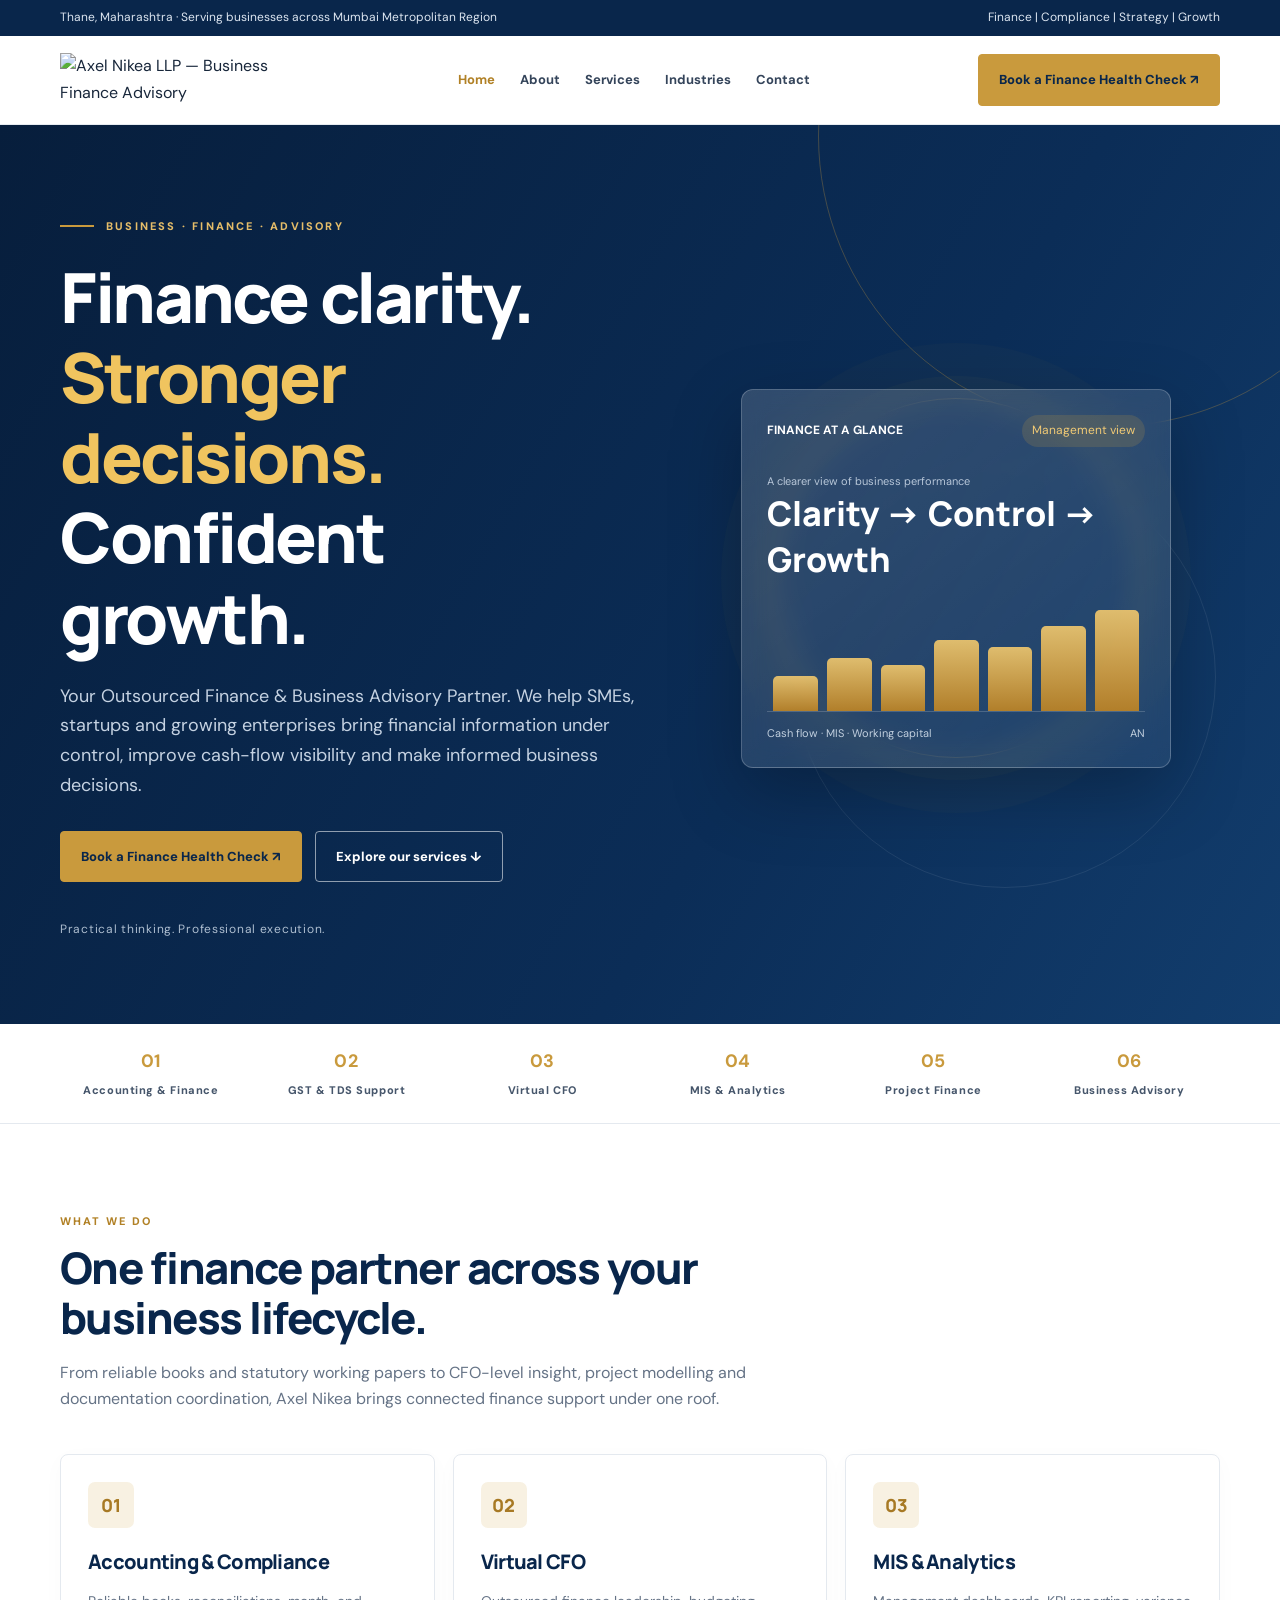
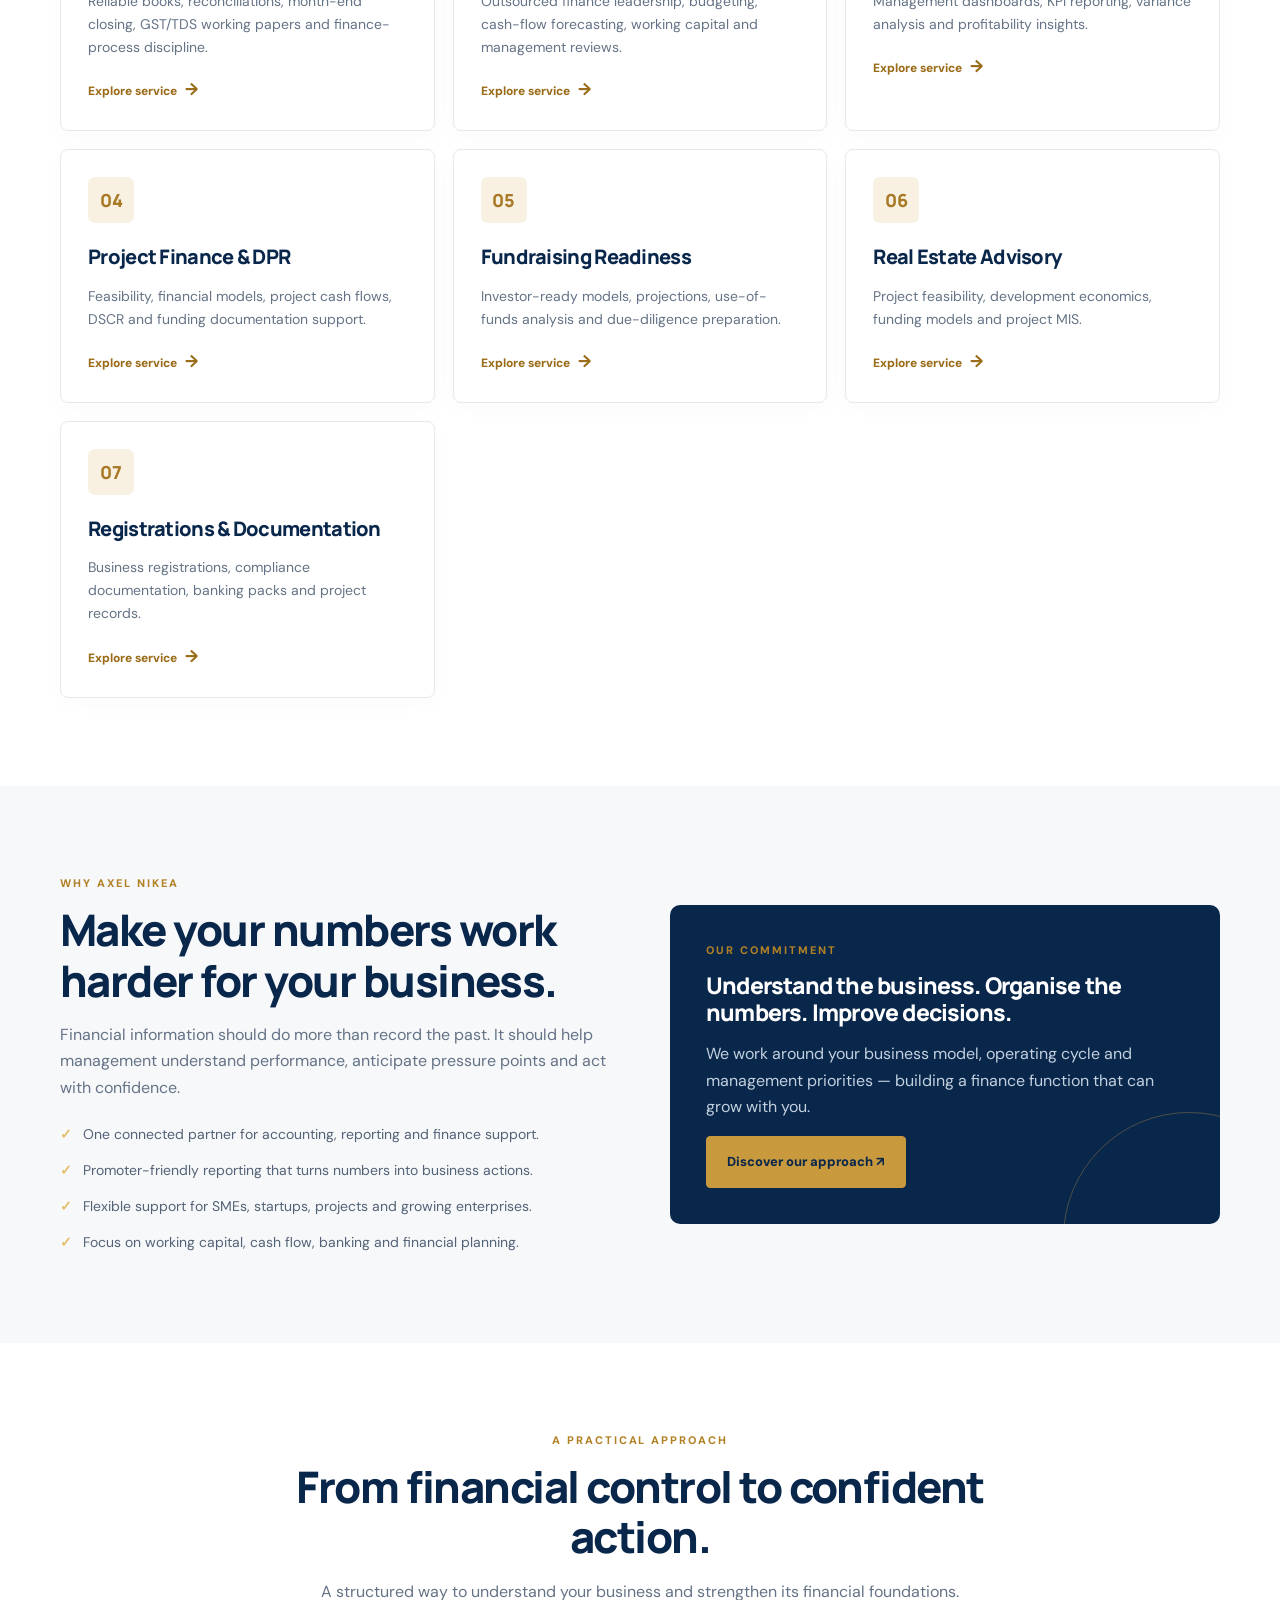
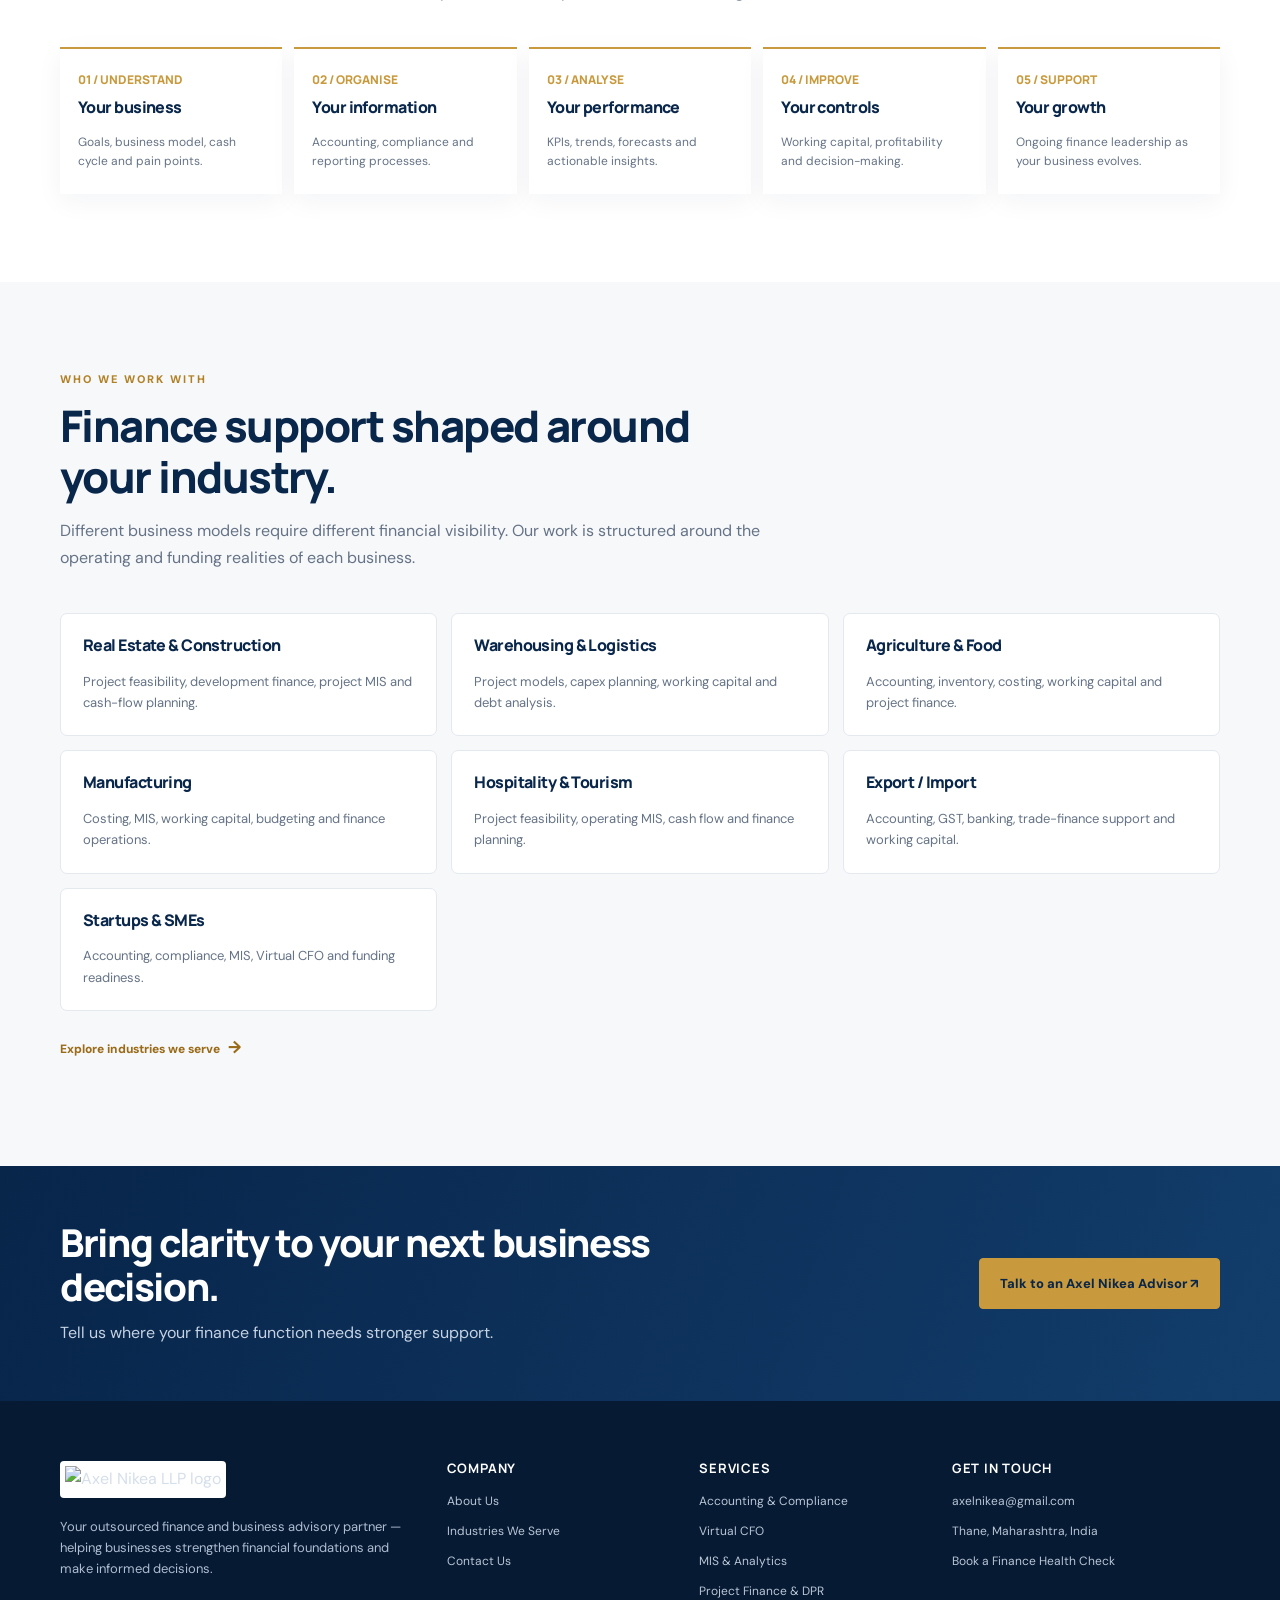
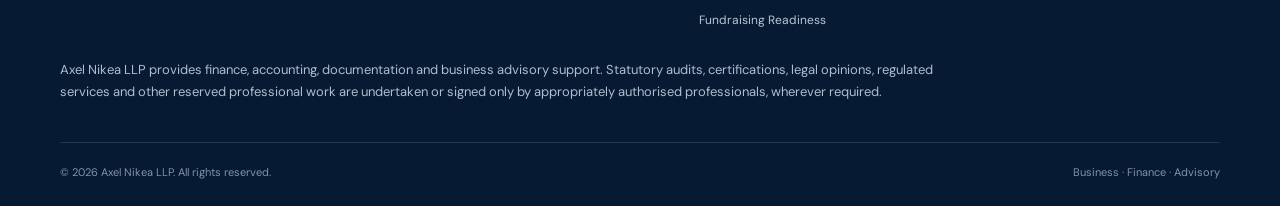
==== commit 4cf843b2: "Redesign Axel Nikea corporate website" ====
--- a/index.html
+++ b/index.html
@@ -1,165 +1 @@
-<!doctype html>
-<html lang="en">
-<head>
-  <meta charset="utf-8">
-  <meta name="viewport" content="width=device-width, initial-scale=1">
-  <meta name="theme-color" content="#071d3c">
-  <meta name="description" content="Axel Nikea LLP — Business, Finance and Advisory. Practical support for businesses, entrepreneurs and growing organisations.">
-  <title>Axel Nikea LLP | Business • Finance • Advisory</title>
-  <link rel="icon" type="image/png" href="assets/favicon.png">
-  <link rel="preconnect" href="https://fonts.googleapis.com">
-  <link rel="preconnect" href="https://fonts.gstatic.com" crossorigin>
-  <link href="https://fonts.googleapis.com/css2?family=DM+Sans:wght@400;500;600;700&family=Manrope:wght@400;500;600;700;800&display=swap" rel="stylesheet">
-  <link rel="stylesheet" href="styles.css">
-</head>
-<body>
-  <header class="site-header">
-    <div class="container nav-wrap">
-      <a class="brand" href="#home" aria-label="Axel Nikea LLP home">
-        <img src="assets/axel-nikea-icon.png" alt="Axel Nikea symbol">
-        <span><strong>AXEL NIKEA</strong><small>LIMITED LIABILITY PARTNERSHIP</small></span>
-      </a>
-      <button class="menu-toggle" aria-label="Open navigation" aria-expanded="false"><span></span><span></span><span></span></button>
-      <nav class="nav-links" aria-label="Main navigation">
-        <a href="#about">About</a>
-        <a href="#services">What We Do</a>
-        <a href="#approach">Our Approach</a>
-        <a href="#contact" class="nav-cta">Let's Connect <span>↗</span></a>
-      </nav>
-    </div>
-  </header>
-
-  <main>
-    <section class="hero" id="home">
-      <div class="hero-glow"></div>
-      <div class="container hero-grid">
-        <div class="hero-copy">
-          <div class="eyebrow"><span></span> BUSINESS&nbsp; | &nbsp;FINANCE&nbsp; | &nbsp;ADVISORY</div>
-          <h1>Clarity for today.<br><em>Confidence</em> for tomorrow.</h1>
-          <p class="hero-lead">We help businesses make informed decisions, strengthen financial foundations and move forward with purpose.</p>
-          <div class="hero-actions">
-            <a class="btn btn-gold" href="#contact">Discuss your requirements <span>↗</span></a>
-            <a class="text-link" href="#services">Explore our services <span>↓</span></a>
-          </div>
-          <div class="hero-note"><span class="note-line"></span><span>Practical thinking. Professional execution.</span></div>
-        </div>
-        <div class="hero-brand-panel">
-          <div class="panel-ring"></div>
-          <img src="assets/axel-nikea-full-logo.png" alt="Axel Nikea LLP — Business, Finance, Advisory" class="hero-logo">
-          <div class="panel-caption">A trusted partner for your next step.</div>
-        </div>
-      </div>
-      <div class="hero-bottom container"><span>THANE · MUMBAI · INDIA</span><span>BUILT AROUND YOUR BUSINESS</span></div>
-    </section>
-
-    <section class="intro section-pad" id="about">
-      <div class="container intro-grid">
-        <div>
-          <div class="section-kicker">01 / WHO WE ARE</div>
-          <h2>Business moves fast.<br><span>Good decisions move it forward.</span></h2>
-        </div>
-        <div class="intro-text">
-          <p class="large-copy">Axel Nikea LLP is a business, finance and advisory firm focused on helping organisations navigate important business and financial decisions.</p>
-          <p>From building stronger financial processes to evaluating opportunities and planning the next phase of growth, we bring a structured, commercially aware perspective to the table.</p>
-          <a href="#contact" class="arrow-link">Start a conversation <span>↗</span></a>
-        </div>
-      </div>
-    </section>
-
-    <section class="services section-pad" id="services">
-      <div class="container">
-        <div class="section-heading">
-          <div><div class="section-kicker">02 / WHAT WE DO</div><h2>Support that connects<br><span>strategy with execution.</span></h2></div>
-          <p>Focused support across the business and finance functions that help organisations operate with greater clarity and control.</p>
-        </div>
-        <div class="service-grid">
-          <article class="service-card">
-            <div class="service-number">01</div><div class="service-icon">↗</div>
-            <h3>Business Advisory</h3>
-            <p>Business planning, opportunity assessment, process improvement and decision support for entrepreneurs and growing organisations.</p>
-            <span class="card-line"></span>
-          </article>
-          <article class="service-card">
-            <div class="service-number">02</div><div class="service-icon">₹</div>
-            <h3>Finance & Accounts</h3>
-            <p>Financial planning, budgeting, cash-flow visibility, working-capital review and support for stronger financial management.</p>
-            <span class="card-line"></span>
-          </article>
-          <article class="service-card">
-            <div class="service-number">03</div><div class="service-icon">⌁</div>
-            <h3>Tax & Compliance</h3>
-            <p>Practical coordination and guidance around accounting, taxation, statutory requirements and compliance processes.</p>
-            <span class="card-line"></span>
-          </article>
-          <article class="service-card">
-            <div class="service-number">04</div><div class="service-icon">⇄</div>
-            <h3>Banking & Trade Finance</h3>
-            <p>Support with banking relationships, trade-finance requirements, documentation and working-capital discussions.</p>
-            <span class="card-line"></span>
-          </article>
-          <article class="service-card">
-            <div class="service-number">05</div><div class="service-icon">◫</div>
-            <h3>Business Setup & Operations</h3>
-            <p>Structured support for business formalities, operational readiness, documentation and setting up sound processes.</p>
-            <span class="card-line"></span>
-          </article>
-          <article class="service-card featured-card">
-            <div class="service-number">06</div><div class="service-icon">✳</div>
-            <h3>Growth & Project Advisory</h3>
-            <p>Commercial evaluation, project planning, financial perspective and coordination support for business initiatives.</p>
-            <span class="card-line"></span>
-          </article>
-        </div>
-        <p class="disclaimer">Services are tailored to the engagement and may be delivered directly or in coordination with appropriately qualified professionals, where required.</p>
-      </div>
-    </section>
-
-    <section class="approach section-pad" id="approach">
-      <div class="container approach-grid">
-        <div class="approach-heading">
-          <div class="section-kicker">03 / OUR APPROACH</div>
-          <h2>Simple thinking.<br><span>Structured action.</span></h2>
-          <p>Every business is different. We begin by understanding the context, then work towards practical next steps.</p>
-          <a href="#contact" class="btn btn-outline">Work with us <span>↗</span></a>
-        </div>
-        <div class="steps">
-          <div class="step"><span>01</span><div><h3>Understand</h3><p>We listen, clarify the objective and understand the business context.</p></div></div>
-          <div class="step"><span>02</span><div><h3>Evaluate</h3><p>We review the available information, identify priorities and assess options.</p></div></div>
-          <div class="step"><span>03</span><div><h3>Plan</h3><p>We define a practical way forward with clear responsibilities and next steps.</p></div></div>
-          <div class="step"><span>04</span><div><h3>Move forward</h3><p>We support execution and help keep the work focused on the intended outcome.</p></div></div>
-        </div>
-      </div>
-    </section>
-
-    <section class="contact section-pad" id="contact">
-      <div class="container contact-grid">
-        <div>
-          <div class="section-kicker">04 / LET'S CONNECT</div>
-          <h2>Have a business<br><span>goal in mind?</span></h2>
-          <p class="contact-lead">Tell us what you are working on. Let's explore how we can support your next step.</p>
-          <div class="contact-detail"><span class="detail-label">EMAIL</span><a href="mailto:axelnikea@gmail.com">axelnikea@gmail.com ↗</a></div>
-          <div class="contact-detail"><span class="detail-label">LOCATION</span><span>Thane, Maharashtra, India</span></div>
-        </div>
-        <form class="contact-form" id="contactForm">
-          <label for="name">Your name</label><input id="name" name="name" type="text" placeholder="Enter your name" required>
-          <label for="email">Email address</label><input id="email" name="email" type="email" placeholder="you@example.com" required>
-          <label for="topic">What would you like to discuss?</label>
-          <select id="topic" name="topic"><option>Business Advisory</option><option>Finance & Accounts</option><option>Tax & Compliance</option><option>Banking & Trade Finance</option><option>Business Setup & Operations</option><option>Growth & Project Advisory</option><option>Other</option></select>
-          <label for="message">A few details</label><textarea id="message" name="message" rows="4" placeholder="Tell us briefly about your requirement..." required></textarea>
-          <button class="btn btn-gold submit-btn" type="submit">Send enquiry <span>↗</span></button>
-          <p class="form-note">Your email application will open with your enquiry prepared. No information is stored on this website.</p>
-        </form>
-      </div>
-    </section>
-  </main>
-
-  <footer class="site-footer">
-    <div class="container footer-top">
-      <a class="footer-brand" href="#home"><img src="assets/axel-nikea-icon.png" alt=""><span>AXEL NIKEA LLP<small>BUSINESS | FINANCE | ADVISORY</small></span></a>
-      <a href="#home" class="back-top">BACK TO TOP ↑</a>
-    </div>
-    <div class="container footer-bottom"><span>© <span id="year"></span> Axel Nikea LLP. All rights reserved.</span><span>Thane, Maharashtra, India</span></div>
-  </footer>
-  <script src="script.js"></script>
-</body>
-</html>
+<!doctype html><html lang="en"><head><meta charset="utf-8"><meta name="viewport" content="width=device-width,initial-scale=1"><meta name="description" content="Axel Nikea LLP is an outsourced finance and business advisory partner for SMEs, startups, promoters and growing enterprises."><meta name="theme-color" content="#09264b"><title>Finance & Business Advisory | Axel Nikea LLP</title><link rel="icon" href="assets/axel-nikea-icon.webp"><link rel="stylesheet" href="styles.css"></head><body><div class="topbar"><div class="container"><span>Thane, Maharashtra · Serving businesses across Mumbai Metropolitan Region</span><span>Finance | Compliance | Strategy | Growth</span></div></div><header class="site-header"><div class="container nav"><a class="brand" href="index.html" aria-label="Axel Nikea home"><img src="assets/axel-nikea-logo.webp" alt="Axel Nikea LLP — Business Finance Advisory"></a><button class="menu-toggle" aria-label="Open navigation" aria-expanded="false">☰</button><nav class="navlinks"><a class="active" href="index.html">Home</a><a class="" href="about.html">About</a><a class="" href="services.html">Services</a><a class="" href="industries.html">Industries</a><a class="" href="contact.html">Contact</a></nav><a class="nav-cta" href="contact.html">Book a Finance Health Check ↗</a></div></header><main><section class="hero"><div class="container hero-grid"><div><div class="eyebrow">Business · Finance · Advisory</div><h1>Finance clarity.<br><span>Stronger decisions.</span><br>Confident growth.</h1><p class="hero-copy">Your Outsourced Finance & Business Advisory Partner. We help SMEs, startups and growing enterprises bring financial information under control, improve cash-flow visibility and make informed business decisions.</p><div class="hero-actions"><a class="btn" href="contact.html">Book a Finance Health Check ↗</a><a class="btn btn-outline" href="services.html">Explore our services ↓</a></div><div class="hero-note">Practical thinking. Professional execution.</div></div><div class="visual-panel"><div class="orb"></div><div class="dashboard"><div class="dash-head"><strong>FINANCE AT A GLANCE</strong><span class="dash-chip">Management view</span></div><div class="dash-sub">A clearer view of business performance</div><div class="dash-value">Clarity → Control → Growth</div><div class="chart"><i style="height:32%"></i><i style="height:48%"></i><i style="height:42%"></i><i style="height:65%"></i><i style="height:58%"></i><i style="height:78%"></i><i style="height:92%"></i></div><div class="dash-foot"><span>Cash flow · MIS · Working capital</span><span>AN</span></div></div></div></div></section><section class="trust"><div class="container trust-row"><div class="trust-item"><b>01</b>Accounting & Finance</div><div class="trust-item"><b>02</b>GST & TDS Support</div><div class="trust-item"><b>03</b>Virtual CFO</div><div class="trust-item"><b>04</b>MIS & Analytics</div><div class="trust-item"><b>05</b>Project Finance</div><div class="trust-item"><b>06</b>Business Advisory</div></div></section><section class="section"><div class="container"><div class="section-head"><div class="kicker">What we do</div><h2>One finance partner across your business lifecycle.</h2><p>From reliable books and statutory working papers to CFO-level insight, project modelling and documentation coordination, Axel Nikea brings connected finance support under one roof.</p></div><div class="cards"><article class="card"><div class="card-icon">01</div><h3>Accounting & Compliance</h3><p>Reliable books, reconciliations, month-end closing, GST/TDS working papers and finance-process discipline.</p><a class="text-link" href="accounting-compliance.html">Explore service <span>→</span></a></article><article class="card"><div class="card-icon">02</div><h3>Virtual CFO</h3><p>Outsourced finance leadership, budgeting, cash-flow forecasting, working capital and management reviews.</p><a class="text-link" href="virtual-cfo.html">Explore service <span>→</span></a></article><article class="card"><div class="card-icon">03</div><h3>MIS & Analytics</h3><p>Management dashboards, KPI reporting, variance analysis and profitability insights.</p><a class="text-link" href="mis-analytics.html">Explore service <span>→</span></a></article><article class="card"><div class="card-icon">04</div><h3>Project Finance & DPR</h3><p>Feasibility, financial models, project cash flows, DSCR and funding documentation support.</p><a class="text-link" href="project-finance.html">Explore service <span>→</span></a></article><article class="card"><div class="card-icon">05</div><h3>Fundraising Readiness</h3><p>Investor-ready models, projections, use-of-funds analysis and due-diligence preparation.</p><a class="text-link" href="fundraising.html">Explore service <span>→</span></a></article><article class="card"><div class="card-icon">06</div><h3>Real Estate Advisory</h3><p>Project feasibility, development economics, funding models and project MIS.</p><a class="text-link" href="real-estate.html">Explore service <span>→</span></a></article><article class="card"><div class="card-icon">07</div><h3>Registrations & Documentation</h3><p>Business registrations, compliance documentation, banking packs and project records.</p><a class="text-link" href="documentation.html">Explore service <span>→</span></a></article></div></div></section><section class="section section-soft"><div class="container split"><div><div class="kicker">Why Axel Nikea</div><h2>Make your numbers work harder for your business.</h2><p>Financial information should do more than record the past. It should help management understand performance, anticipate pressure points and act with confidence.</p><ul class="check-list" style="color:#536276"><li style="color:#536276">One connected partner for accounting, reporting and finance support.</li><li style="color:#536276">Promoter-friendly reporting that turns numbers into business actions.</li><li style="color:#536276">Flexible support for SMEs, startups, projects and growing enterprises.</li><li style="color:#536276">Focus on working capital, cash flow, banking and financial planning.</li></ul></div><div class="feature-box"><div class="kicker">Our commitment</div><h3>Understand the business. Organise the numbers. Improve decisions.</h3><p>We work around your business model, operating cycle and management priorities — building a finance function that can grow with you.</p><a class="btn" href="about.html">Discover our approach ↗</a></div></div></section><section class="section"><div class="container"><div class="section-head center"><div class="kicker">A practical approach</div><h2>From financial control to confident action.</h2><p>A structured way to understand your business and strengthen its financial foundations.</p></div><div class="steps"><div class="step"><strong>01 / UNDERSTAND</strong><h3>Your business</h3><p>Goals, business model, cash cycle and pain points.</p></div><div class="step"><strong>02 / ORGANISE</strong><h3>Your information</h3><p>Accounting, compliance and reporting processes.</p></div><div class="step"><strong>03 / ANALYSE</strong><h3>Your performance</h3><p>KPIs, trends, forecasts and actionable insights.</p></div><div class="step"><strong>04 / IMPROVE</strong><h3>Your controls</h3><p>Working capital, profitability and decision-making.</p></div><div class="step"><strong>05 / SUPPORT</strong><h3>Your growth</h3><p>Ongoing finance leadership as your business evolves.</p></div></div></div></section><section class="section section-soft"><div class="container"><div class="section-head"><div class="kicker">Who we work with</div><h2>Finance support shaped around your industry.</h2><p>Different business models require different financial visibility. Our work is structured around the operating and funding realities of each business.</p></div><div class="industries"><div class="industry"><h3>Real Estate & Construction</h3><p>Project feasibility, development finance, project MIS and cash-flow planning.</p></div><div class="industry"><h3>Warehousing & Logistics</h3><p>Project models, capex planning, working capital and debt analysis.</p></div><div class="industry"><h3>Agriculture & Food</h3><p>Accounting, inventory, costing, working capital and project finance.</p></div><div class="industry"><h3>Manufacturing</h3><p>Costing, MIS, working capital, budgeting and finance operations.</p></div><div class="industry"><h3>Hospitality & Tourism</h3><p>Project feasibility, operating MIS, cash flow and finance planning.</p></div><div class="industry"><h3>Export / Import</h3><p>Accounting, GST, banking, trade-finance support and working capital.</p></div><div class="industry"><h3>Startups & SMEs</h3><p>Accounting, compliance, MIS, Virtual CFO and funding readiness.</p></div></div><p style="margin-top:22px"><a class="text-link" href="industries.html">Explore industries we serve <span>→</span></a></p></div></section></main><section class="cta-band"><div class="container cta-inner"><div><h2>Bring clarity to your next business decision.</h2><p>Tell us where your finance function needs stronger support.</p></div><a class="btn" href="contact.html">Talk to an Axel Nikea Advisor ↗</a></div></section><footer class="footer"><div class="container"><div class="footer-grid"><div><img class="footer-logo" src="assets/axel-nikea-logo.webp" alt="Axel Nikea LLP logo"><p>Your outsourced finance and business advisory partner — helping businesses strengthen financial foundations and make informed decisions.</p></div><div><h4>COMPANY</h4><a href="about.html">About Us</a><a href="industries.html">Industries We Serve</a><a href="contact.html">Contact Us</a></div><div><h4>SERVICES</h4><a href="accounting-compliance.html">Accounting & Compliance</a><a href="virtual-cfo.html">Virtual CFO</a><a href="mis-analytics.html">MIS & Analytics</a><a href="project-finance.html">Project Finance & DPR</a><a href="fundraising.html">Fundraising Readiness</a></div><div><h4>GET IN TOUCH</h4><a href="mailto:axelnikea@gmail.com">axelnikea@gmail.com</a><a href="contact.html">Thane, Maharashtra, India</a><a href="contact.html">Book a Finance Health Check</a></div></div><p class="disclaimer">Axel Nikea LLP provides finance, accounting, documentation and business advisory support. Statutory audits, certifications, legal opinions, regulated services and other reserved professional work are undertaken or signed only by appropriately authorised professionals, wherever required.</p><div class="copyright"><span>© <span id="year"></span> Axel Nikea LLP. All rights reserved.</span><span>Business · Finance · Advisory</span></div></div></footer><a class="btn mobile-cta" href="contact.html">Book a Finance Health Check ↗</a><script src="script.js"></script></body></html>
--- a/styles.css
+++ b/styles.css
@@ -0,0 +1,6 @@
+@import url('https://fonts.googleapis.com/css2?family=DM+Sans:wght@400;500;600;700&family=Manrope:wght@400;500;600;700;800&display=swap');
+:root{--navy:#09264b;--navy2:#0d3564;--gold:#c99a3d;--gold2:#e5bd69;--ink:#17263a;--muted:#657386;--paper:#f7f8fa;--line:#e4e9ef;--white:#fff;--shadow:0 18px 55px rgba(9,38,75,.10)}
+*{box-sizing:border-box}html{scroll-behavior:smooth}body{margin:0;font-family:'DM Sans',sans-serif;color:var(--ink);background:#fff;line-height:1.65}h1,h2,h3,h4{font-family:Manrope,sans-serif;line-height:1.16;letter-spacing:-.035em;color:var(--navy);margin:0 0 16px}h1{font-size:clamp(2.6rem,5.4vw,4.8rem);font-weight:800}h2{font-size:clamp(2rem,3.4vw,3rem);font-weight:800}h3{font-size:1.25rem;font-weight:800}p{margin:0 0 16px;color:var(--muted)}a{color:inherit;text-decoration:none}.container{width:min(1160px,calc(100% - 44px));margin:auto}.topbar{background:var(--navy);color:#dce5f0;font-size:12px;padding:8px 0}.topbar .container{display:flex;justify-content:space-between;gap:14px;flex-wrap:wrap}.site-header{position:sticky;top:0;z-index:20;background:rgba(255,255,255,.96);backdrop-filter:blur(14px);border-bottom:1px solid rgba(228,233,239,.9)}.nav{height:88px;display:flex;align-items:center;justify-content:space-between;gap:24px}.brand img{display:block;width:230px;max-height:76px;object-fit:contain;object-position:left center}.navlinks{display:flex;align-items:center;gap:25px;font-size:13px;font-weight:700;color:#34445a}.navlinks a:hover,.navlinks a.active{color:#b18126}.nav-cta,.btn{display:inline-flex;align-items:center;justify-content:center;gap:10px;background:var(--gold);color:var(--navy);padding:14px 20px;border-radius:4px;font-weight:800;font-size:13px;border:1px solid var(--gold);transition:.2s}.nav-cta:hover,.btn:hover{background:#e4b955;transform:translateY(-2px)}.btn-outline{background:transparent;color:#fff;border-color:rgba(255,255,255,.55)}.btn-outline:hover{color:var(--navy);background:#fff}.menu-toggle{display:none;background:none;border:0;color:var(--navy);font-size:27px}.hero{position:relative;overflow:hidden;background:linear-gradient(120deg,#071e3c 0%,#0b2d57 62%,#123d6d 100%);color:white;padding:92px 0 84px}.hero:before,.hero:after{content:'';position:absolute;border:1px solid rgba(201,154,61,.3);border-radius:50%;width:580px;height:580px;right:-120px;top:-280px}.hero:after{width:420px;height:420px;right:5%;top:38%;border-color:rgba(255,255,255,.08)}.hero-grid{display:grid;grid-template-columns:1.05fr .95fr;align-items:center;gap:50px;position:relative;z-index:1}.eyebrow{display:flex;align-items:center;gap:12px;color:var(--gold2);font-size:11px;font-weight:800;letter-spacing:.2em;text-transform:uppercase;margin-bottom:22px}.eyebrow:before{content:'';width:34px;height:2px;background:var(--gold)}.hero h1{color:#fff;max-width:700px}.hero h1 span{color:#f0c45f}.hero-copy{font-size:18px;color:#c5d2e2;max-width:610px;margin:24px 0 30px}.hero-actions{display:flex;gap:13px;flex-wrap:wrap}.hero-note{margin-top:38px;color:#aebed0;font-size:12px;letter-spacing:.06em}.visual-panel{position:relative;min-height:390px;display:flex;align-items:center;justify-content:center}.orb{position:absolute;width:360px;height:360px;border-radius:50%;border:1px solid rgba(218,177,91,.65);box-shadow:0 0 0 22px rgba(201,154,61,.035),0 0 0 55px rgba(201,154,61,.025)}.dashboard{position:relative;width:min(430px,100%);padding:25px;border-radius:12px;background:linear-gradient(145deg,rgba(255,255,255,.16),rgba(255,255,255,.07));border:1px solid rgba(255,255,255,.22);box-shadow:0 25px 70px rgba(0,0,0,.25);backdrop-filter:blur(12px)}.dash-head{display:flex;justify-content:space-between;align-items:center;color:#fff;font-size:12px;margin-bottom:25px}.dash-chip{background:rgba(201,154,61,.18);color:#f1ca75;padding:6px 10px;border-radius:20px}.dash-value{font:800 34px Manrope;color:#fff}.dash-sub{font-size:11px;color:#b8c7d9}.chart{height:110px;display:flex;align-items:end;gap:9px;margin:20px 0 12px;border-bottom:1px solid rgba(255,255,255,.18);padding:0 6px}.chart i{display:block;flex:1;border-radius:5px 5px 0 0;background:linear-gradient(180deg,#e9c36e,#b98227);opacity:.95}.dash-foot{display:flex;justify-content:space-between;color:#c2d0df;font-size:11px}.section{padding:88px 0}.section-soft{background:var(--paper)}.section-head{max-width:720px;margin-bottom:42px}.section-head.center{text-align:center;margin-left:auto;margin-right:auto}.section-head p{font-size:16px}.kicker{font-size:11px;letter-spacing:.18em;text-transform:uppercase;font-weight:800;color:#b18126;margin-bottom:13px}.trust{background:#fff;border-bottom:1px solid var(--line);padding:23px 0}.trust-row{display:grid;grid-template-columns:repeat(6,1fr);gap:14px;text-align:center}.trust-item{font-size:11px;font-weight:800;letter-spacing:.05em;color:#46566b}.trust-item b{display:block;color:var(--gold);font-size:18px;margin-bottom:5px}.cards{display:grid;grid-template-columns:repeat(3,1fr);gap:18px}.card{background:#fff;border:1px solid var(--line);padding:27px;border-radius:8px;transition:.25s;box-shadow:0 5px 22px rgba(12,39,70,.025)}.card:hover{transform:translateY(-5px);box-shadow:var(--shadow);border-color:#d7bd85}.card-icon{width:46px;height:46px;border-radius:7px;background:#f8f1e2;color:#a77924;display:grid;place-items:center;font:800 18px Manrope;margin-bottom:22px}.card p{font-size:14px;margin-bottom:16px}.text-link{font-size:12px;font-weight:800;color:#9a6b18}.text-link span{font-size:17px;margin-left:5px}.split{display:grid;grid-template-columns:1fr 1fr;gap:60px;align-items:center}.feature-box{background:var(--navy);color:#fff;border-radius:10px;padding:36px;position:relative;overflow:hidden}.feature-box:after{content:'';position:absolute;width:250px;height:250px;border:1px solid rgba(201,154,61,.35);border-radius:50%;right:-95px;bottom:-140px}.feature-box h3{color:#fff;font-size:23px}.feature-box p{color:#c2d0df}.check-list{list-style:none;margin:22px 0 0;padding:0;display:grid;gap:13px}.check-list li{display:flex;gap:11px;color:#d9e2ed;font-size:14px}.check-list li:before{content:'✓';color:#e5bd69;font-weight:900}.steps{display:grid;grid-template-columns:repeat(5,1fr);gap:12px}.step{padding:22px 18px;border-top:2px solid var(--gold);background:#fff;box-shadow:0 7px 25px rgba(9,38,75,.05)}.step strong{display:block;font:800 12px Manrope;color:var(--gold);margin-bottom:10px}.step h3{font-size:16px}.step p{font-size:12px;margin:0}.cta-band{background:linear-gradient(110deg,#08254a,#123d6b);padding:55px 0;color:#fff}.cta-inner{display:flex;align-items:center;justify-content:space-between;gap:30px}.cta-inner h2{color:#fff;font-size:clamp(1.8rem,3vw,2.6rem);max-width:650px;margin:0}.cta-inner p{color:#c5d2e2;margin:10px 0 0}.page-hero{background:linear-gradient(120deg,#071e3c,#103966);padding:70px 0;color:white}.page-hero h1{color:#fff;font-size:clamp(2.4rem,4.5vw,4rem);max-width:850px}.page-hero p{color:#c5d2e2;font-size:17px;max-width:760px}.breadcrumbs{font-size:11px;color:#d7b76c;margin-bottom:20px}.service-layout{display:grid;grid-template-columns:1.45fr .75fr;gap:48px;align-items:start}.content h2{margin:36px 0 16px}.content h3{margin:25px 0 10px}.content p{font-size:15px}.content ul{padding-left:20px;color:#536276;display:grid;gap:8px}.side-card{position:sticky;top:120px;background:#f7f8fa;border:1px solid var(--line);padding:28px;border-radius:8px}.side-card h3{font-size:19px}.side-card p{font-size:13px}.pill-list{display:flex;flex-wrap:wrap;gap:9px;margin-top:20px}.pill{font-size:11px;font-weight:700;color:#33465f;background:#f2f5f8;border:1px solid #e2e8ef;padding:8px 11px;border-radius:30px}.industries{display:grid;grid-template-columns:repeat(3,1fr);gap:14px}.industry{padding:22px;background:#fff;border:1px solid var(--line);border-radius:7px}.industry h3{font-size:16px}.industry p{font-size:13px;margin:0}.contact-grid{display:grid;grid-template-columns:.8fr 1.2fr;gap:36px}.contact-panel{background:var(--navy);padding:34px;border-radius:9px;color:#fff}.contact-panel h3{color:#fff}.contact-panel p{color:#c3d0df}.contact-item{margin-top:23px;font-size:14px;color:#fff}.contact-item small{display:block;color:#9fb2c8;font-size:10px;letter-spacing:.13em;text-transform:uppercase}.form{border:1px solid var(--line);padding:32px;border-radius:9px;box-shadow:var(--shadow)}.form-grid{display:grid;grid-template-columns:1fr 1fr;gap:16px}.field{display:grid;gap:7px;margin-bottom:15px}.field.full{grid-column:1/-1}.field label{font-size:12px;font-weight:800;color:#394a60}.field input,.field select,.field textarea{width:100%;padding:13px 14px;border:1px solid #dce3eb;border-radius:4px;font:14px 'DM Sans';background:#fff;color:var(--ink)}.field textarea{min-height:125px;resize:vertical}.form-note{font-size:11px;color:#8793a2;margin-top:13px}.footer{background:#061a33;color:#d5dfeb;padding:60px 0 25px}.footer-grid{display:grid;grid-template-columns:1.3fr .8fr .8fr 1fr;gap:38px}.footer-logo{width:225px;max-height:90px;object-fit:contain;object-position:left center;background:#fff;border-radius:4px;padding:5px}.footer p{color:#aebdd0;font-size:13px;margin-top:18px}.footer h4{color:#fff;font-size:13px;letter-spacing:.06em}.footer a{display:block;color:#b9c6d5;font-size:12px;margin:10px 0}.footer a:hover{color:#e5bd69}.copyright{border-top:1px solid rgba(255,255,255,.12);margin-top:40px;padding-top:20px;color:#8194aa;font-size:11px;display:flex;justify-content:space-between;gap:15px;flex-wrap:wrap}.disclaimer{font-size:11px;color:#9caec2;max-width:900px;margin-top:15px}.mobile-cta{display:none}
+@media(max-width:980px){.navlinks{gap:13px;font-size:12px}.nav-cta{display:none}.hero-grid{gap:25px}.cards{grid-template-columns:repeat(2,1fr)}.trust-row{grid-template-columns:repeat(3,1fr)}.footer-grid{grid-template-columns:1fr 1fr}.steps{grid-template-columns:repeat(3,1fr)}}
+@media(max-width:720px){.topbar .container{justify-content:center}.nav{height:72px}.brand img{width:190px;max-height:60px}.menu-toggle{display:block}.navlinks{display:none;position:absolute;top:72px;left:0;right:0;background:#fff;padding:18px 24px 25px;border-bottom:1px solid var(--line);box-shadow:0 15px 25px rgba(0,0,0,.08);flex-direction:column;align-items:stretch;gap:0}.navlinks.open{display:flex}.navlinks a{padding:12px 0;border-bottom:1px solid #edf0f4}.hero{padding:66px 0 55px}.hero-grid,.split,.service-layout,.contact-grid{grid-template-columns:1fr}.visual-panel{min-height:300px}.orb{width:270px;height:270px}.dashboard{max-width:380px}.section{padding:64px 0}.cards,.industries{grid-template-columns:1fr}.trust-row{grid-template-columns:repeat(2,1fr)}.steps{grid-template-columns:1fr 1fr}.cta-inner{align-items:flex-start;flex-direction:column}.side-card{position:static}.footer-grid{grid-template-columns:1fr 1fr}.form-grid{grid-template-columns:1fr}.field.full{grid-column:auto}.mobile-cta{display:flex;position:fixed;bottom:12px;left:12px;right:12px;z-index:25;justify-content:center;box-shadow:0 8px 28px rgba(0,0,0,.2)}.copyright{padding-bottom:55px}}
+@media(max-width:430px){.container{width:min(100% - 30px,1160px)}.steps{grid-template-columns:1fr}.footer-grid{grid-template-columns:1fr}.hero-actions .btn{width:100%}.trust-item{font-size:10px}}
